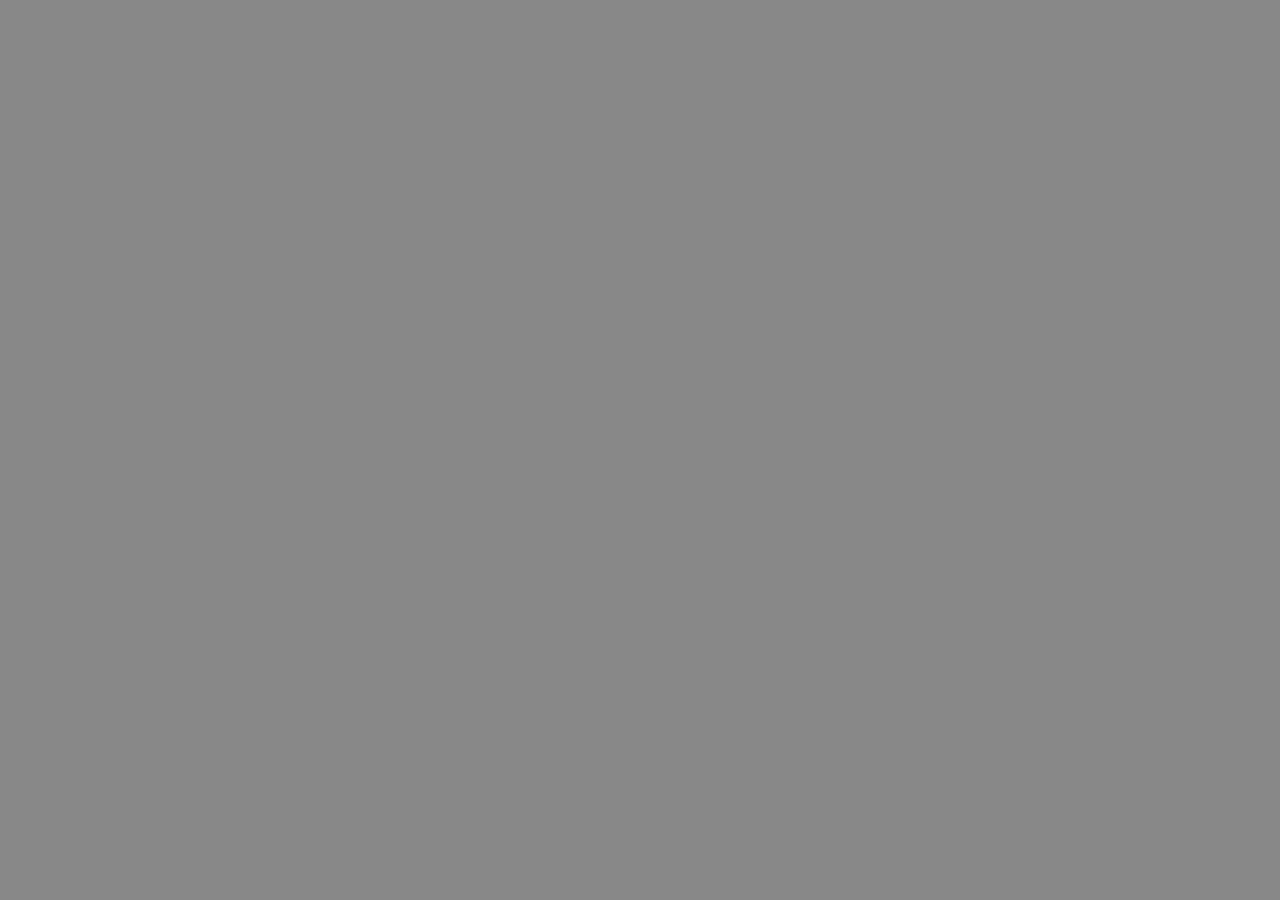
==== exemplos.html @ f43dd546 "Primeira versão do sistema de cartazes Placas Oferta, Clube e Cashback com todas as dinâmicas, impre" ====
<!doctype html><html><head><meta charset="utf-8"><title>Exemplos de placas · SuperVille</title>
<link rel="stylesheet" href="css/fonts.css"><link rel="stylesheet" href="css/placa.css">
<script src="vendor/JsBarcode.all.min.js"></script>
<style>body{margin:0;background:#888;display:flex;flex-wrap:wrap;gap:20px;padding:20px}.c{display:inline-block}</style>
</head><body>
<script type="module">
import {montar} from './js/placa.js';
const base={dataIni:'2026-10-02',dataFim:'2026-10-18'};
const ex=[
 {modelo:'oferta',mecanica:'02',codigo:'31608',barras:'',linhas:['CAFÉ COFFEE ++ GRÃOS','SUL DE MINAS 250G',''],conteudo:'250G',unidade:'UNIDADE',de:37.99,por:28.99},
 {modelo:'clube',mecanica:'02',codigo:'12345',barras:'7891000100103',linhas:['QUEIJO PARMESÃO','TIROLEZ',''],unidade:'100G',de:12.99,por:10.99},
 {modelo:'cashback',linhas:['KIT TAÇA RIEDEL 001','MAGNUM C/2UN',''],conteudo:'C/2UN',unidade:'UNIDADE',de:298.99,cashback:29.89},
 {modelo:'oferta',mecanica:'01',barras:'7896756800178',codigo:'5501',linhas:['ESPUMANTE NACIONAL','TERRA NOVA','DEMI SEC E MOSCATEL 750ML'],conteudo:'750ML',unidade:'CADA',de:39.99},
 {modelo:'oferta',mecanica:'03',barras:'7896065880106',codigo:'882',linhas:['ÁGUA','MINALBA','SEM GÁS 1,5L'],conteudo:'1,5L',unidade:'UNIDADE',de:5.99,qtd:3,pague:2},
 {modelo:'oferta',mecanica:'04',codigo:'2223',linhas:['QUIABO','BANDEJA','200G'],conteudo:'200G',unidade:'CADA',de:5.99,por:4.99,qtd:2},
 {modelo:'clube',mecanica:'05',codigo:'182',linhas:['MORANGO','BANDEJA','DUAS CAMADAS 250G'],conteudo:'250G',unidade:'UNIDADE',de:14.99,por:9.99,qtd:3},
 {modelo:'oferta',mecanica:'06',barras:'7898380411898',codigo:'7811',linhas:['PÃO BELIVE','SEM GLÚTEN','MULTIGRÃOS 400G'],conteudo:'400G',unidade:'UNIDADE',de:27.99,qtd:2,pct:50,proxVenc:true},
 {modelo:'oferta',mecanica:'07',barras:'8000815065265',codigo:'991',linhas:['ÁGUA MINERAL','ACQUA PANNA','505ML'],conteudo:'505ML',unidade:'UNIDADE',de:17.99,qtd:1,brindeDesc:'ÁGUA MIN PERRIER 200ML COM GÁS'},
 {modelo:'clube',mecanica:'10',barras:'7898215157403',codigo:'443',linhas:['LEITE','NINHO','INTEGRAL TP 1L'],conteudo:'1L',unidade:'UNIDADE',de:7.99,qtd:12,embalagem:'A CAIXA',enquantoDurar:true},
 {modelo:'oferta',mecanica:'02',codigo:'1',linhas:['UVA','THOMPSON',''],unidade:'100G',de:3.99,por:3.49},
 {modelo:'clube',mecanica:'01',codigo:'2',linhas:['SUCO BE BAH','UVA INTEGRAL 1,35L',''],conteudo:'1,35L',unidade:'UNIDADE',de:11.99},
];
await document.fonts.load('800 10px Montserrat');await document.fonts.load('300 10px Montserrat');await document.fonts.load('900 10px Montserrat');await document.fonts.load('700 10px Montserrat');
await document.fonts.ready;
for(const o of ex){const d=document.createElement('div');d.className='c';document.body.appendChild(d);montar(d,{...base,...o},{largura:"420px"});}
const imgs=[...document.images];await Promise.all(imgs.map(i=>i.complete?1:new Promise(r=>i.onload=i.onerror=r)));
document.body.dataset.pronto=1;
</script></body></html>
---- css/fonts.css ----
@font-face{font-family:'Montserrat';font-style:normal;font-display:block;font-weight:300;src:url('../fonts/montserrat-latin-300-normal.woff2') format('woff2');unicode-range:U+0000-00FF, U+0131, U+0152-0153, U+02BB-02BC, U+02C6, U+02DA, U+02DC, U+0304, U+0308, U+0329, U+2000-206F, U+20AC, U+2122, U+2191, U+2193, U+2212, U+2215, U+FEFF, U+FFFD;}
@font-face{font-family:'Montserrat';font-style:normal;font-display:block;font-weight:300;src:url('../fonts/montserrat-latin-ext-300-normal.woff2') format('woff2');unicode-range:U+0100-02BA, U+02BD-02C5, U+02C7-02CC, U+02CE-02D7, U+02DD-02FF, U+0304, U+0308, U+0329, U+1D00-1DBF, U+1E00-1E9F, U+1EF2-1EFF, U+2020, U+20A0-20AB, U+20AD-20C0, U+2113, U+2C60-2C7F, U+A720-A7FF;}
@font-face{font-family:'Montserrat';font-style:normal;font-display:block;font-weight:400;src:url('../fonts/montserrat-latin-400-normal.woff2') format('woff2');unicode-range:U+0000-00FF, U+0131, U+0152-0153, U+02BB-02BC, U+02C6, U+02DA, U+02DC, U+0304, U+0308, U+0329, U+2000-206F, U+20AC, U+2122, U+2191, U+2193, U+2212, U+2215, U+FEFF, U+FFFD;}
@font-face{font-family:'Montserrat';font-style:normal;font-display:block;font-weight:400;src:url('../fonts/montserrat-latin-ext-400-normal.woff2') format('woff2');unicode-range:U+0100-02BA, U+02BD-02C5, U+02C7-02CC, U+02CE-02D7, U+02DD-02FF, U+0304, U+0308, U+0329, U+1D00-1DBF, U+1E00-1E9F, U+1EF2-1EFF, U+2020, U+20A0-20AB, U+20AD-20C0, U+2113, U+2C60-2C7F, U+A720-A7FF;}
@font-face{font-family:'Montserrat';font-style:normal;font-display:block;font-weight:500;src:url('../fonts/montserrat-latin-500-normal.woff2') format('woff2');unicode-range:U+0000-00FF, U+0131, U+0152-0153, U+02BB-02BC, U+02C6, U+02DA, U+02DC, U+0304, U+0308, U+0329, U+2000-206F, U+20AC, U+2122, U+2191, U+2193, U+2212, U+2215, U+FEFF, U+FFFD;}
@font-face{font-family:'Montserrat';font-style:normal;font-display:block;font-weight:500;src:url('../fonts/montserrat-latin-ext-500-normal.woff2') format('woff2');unicode-range:U+0100-02BA, U+02BD-02C5, U+02C7-02CC, U+02CE-02D7, U+02DD-02FF, U+0304, U+0308, U+0329, U+1D00-1DBF, U+1E00-1E9F, U+1EF2-1EFF, U+2020, U+20A0-20AB, U+20AD-20C0, U+2113, U+2C60-2C7F, U+A720-A7FF;}
@font-face{font-family:'Montserrat';font-style:normal;font-display:block;font-weight:700;src:url('../fonts/montserrat-latin-700-normal.woff2') format('woff2');unicode-range:U+0000-00FF, U+0131, U+0152-0153, U+02BB-02BC, U+02C6, U+02DA, U+02DC, U+0304, U+0308, U+0329, U+2000-206F, U+20AC, U+2122, U+2191, U+2193, U+2212, U+2215, U+FEFF, U+FFFD;}
@font-face{font-family:'Montserrat';font-style:normal;font-display:block;font-weight:700;src:url('../fonts/montserrat-latin-ext-700-normal.woff2') format('woff2');unicode-range:U+0100-02BA, U+02BD-02C5, U+02C7-02CC, U+02CE-02D7, U+02DD-02FF, U+0304, U+0308, U+0329, U+1D00-1DBF, U+1E00-1E9F, U+1EF2-1EFF, U+2020, U+20A0-20AB, U+20AD-20C0, U+2113, U+2C60-2C7F, U+A720-A7FF;}
@font-face{font-family:'Montserrat';font-style:normal;font-display:block;font-weight:800;src:url('../fonts/montserrat-latin-800-normal.woff2') format('woff2');unicode-range:U+0000-00FF, U+0131, U+0152-0153, U+02BB-02BC, U+02C6, U+02DA, U+02DC, U+0304, U+0308, U+0329, U+2000-206F, U+20AC, U+2122, U+2191, U+2193, U+2212, U+2215, U+FEFF, U+FFFD;}
@font-face{font-family:'Montserrat';font-style:normal;font-display:block;font-weight:800;src:url('../fonts/montserrat-latin-ext-800-normal.woff2') format('woff2');unicode-range:U+0100-02BA, U+02BD-02C5, U+02C7-02CC, U+02CE-02D7, U+02DD-02FF, U+0304, U+0308, U+0329, U+1D00-1DBF, U+1E00-1E9F, U+1EF2-1EFF, U+2020, U+20A0-20AB, U+20AD-20C0, U+2113, U+2C60-2C7F, U+A720-A7FF;}
@font-face{font-family:'Montserrat';font-style:normal;font-display:block;font-weight:900;src:url('../fonts/montserrat-latin-900-normal.woff2') format('woff2');unicode-range:U+0000-00FF, U+0131, U+0152-0153, U+02BB-02BC, U+02C6, U+02DA, U+02DC, U+0304, U+0308, U+0329, U+2000-206F, U+20AC, U+2122, U+2191, U+2193, U+2212, U+2215, U+FEFF, U+FFFD;}
@font-face{font-family:'Montserrat';font-style:normal;font-display:block;font-weight:900;src:url('../fonts/montserrat-latin-ext-900-normal.woff2') format('woff2');unicode-range:U+0100-02BA, U+02BD-02C5, U+02C7-02CC, U+02CE-02D7, U+02DD-02FF, U+0304, U+0308, U+0329, U+1D00-1DBF, U+1E00-1E9F, U+1EF2-1EFF, U+2020, U+20A0-20AB, U+20AD-20C0, U+2113, U+2C60-2C7F, U+A720-A7FF;}
---- css/placa.css ----
/* ============ Placas SuperVille ============ */
/* 1em = 1% da largura da placa (definida por --w) */
.placa {
  --w: 210mm;
  position: relative;
  width: var(--w);
  height: calc(var(--w) * 1.41428);
  font-size: calc(var(--w) / 100);
  font-family: 'Montserrat', Arial, sans-serif;
  color: #000;
  background: var(--frame);
  overflow: hidden;
  box-sizing: border-box;
  -webkit-print-color-adjust: exact;
  print-color-adjust: exact;
  text-transform: none;
}
.placa *, .placa *::before, .placa *::after { box-sizing: border-box; }
.m-oferta   { --frame: #E7110D; --box: #FEE502; }
.m-clube    { --frame: #000000; --box: #FEE502; }
.m-cashback { --frame: #000000; --box: #3BB87E; }

.placa .hdr { position: absolute; top: 0; left: 0; width: 100%; height: 33.77em; display: block; }
.placa .corpo {
  position: absolute; top: 33.77em; left: 2.92em; right: 2.92em; bottom: 2.92em;
  display: flex; flex-direction: column;
}
.placa .cx-branca, .placa .cx-cor {
  position: relative; display: flex; flex-direction: column; overflow: hidden;
}
.placa .cx-branca { background: #fff; flex: 0 0 50em; padding: 2.2em 2.6em 1.4em; }
.placa .cx-cor    { background: var(--box); flex: 1 1 0; min-height: 0; padding: 2.4em 2.6em 2em; }

.l-avista .cx-branca { flex: 1 1 0; }
.l-pack .cx-branca   { flex-basis: 48em; }
.l-cb .cx-branca     { flex-basis: 46em; }

/* código de barras */
.placa .cod { position: absolute; top: 1.3em; left: 1.6em; width: 15em; line-height: 1; }
.placa .cod svg { display: block; width: 100%; height: 3.4em; }
.placa .codtxt { font-size: 1.5em; font-weight: 500; margin-top: .15em; }

/* descrição */
.placa .desc {
  flex: 0 0 16em; overflow: hidden; margin-top: 2.6em;
  display: flex; flex-direction: column; justify-content: center;
  text-align: center; font-weight: 700; line-height: 1.08; padding: 0 .3em;
}
.l-avista .desc { flex-basis: 30em; margin-top: 4em; }
.l-cb .desc { flex-basis: 14em; }
.placa .desc .fit, .placa .brinde .fit { overflow: hidden; }
.placa .desc .ln { white-space: nowrap; }

/* linha de preço */
.placa .linha {
  flex: 1 1 0; min-height: 0; overflow: hidden;
  display: flex; align-items: center; justify-content: center; font-size: 1em;
}
.placa .linha > * { flex-shrink: 0; }
.placa .rot { display: flex; flex-direction: column; justify-content: center; margin-right: 3.5em; }
.placa .rot .bd { font-weight: 700; font-size: 5.6em; line-height: 1; }
.placa .rot .lt { font-weight: 300; font-size: 3.4em; line-height: 1.08; }
.placa .rot .bd + .lt { margin-top: .05em; }

.placa .preco { display: flex; align-items: flex-end; line-height: 1; }
.placa .preco .rs  { font-weight: 700; font-size: 3.3em; margin: 0 .5em .5em 0; }
.placa .preco .int { font-weight: 800; font-size: 19em; letter-spacing: -.035em; line-height: .76; }
.placa .preco .dir { display: flex; flex-direction: column; align-self: stretch; justify-content: space-between; margin-left: .25em; }
.placa .preco .cent { font-weight: 800; font-size: 9em; line-height: .78; letter-spacing: -.02em; }
.placa .preco .un  { font-weight: 300; font-size: 3.4em; text-align: right; line-height: 1; padding-top: .3em; }
.placa .preco .un.b { font-weight: 700; }

.placa .preco.big .int  { font-size: 26em; }
.placa .preco.big .cent { font-size: 12em; }
.placa .preco.med .int  { font-size: 14em; }
.placa .preco.med .cent { font-size: 6.8em; }
.placa .preco.med .un   { font-size: 2.9em; }
.l-avista .linha.grande .preco .int  { font-size: 30em; }
.l-avista .linha.grande .preco .cent { font-size: 13.5em; }
.l-avista .linha.grande .preco .rs   { font-size: 4.4em; }
.l-avista .linha.grande .preco .un   { font-size: 4.4em; }

/* selo preto (compre e pague, na compra de...) */
.placa .selo {
  background: #000; color: #fff; border-radius: 1.6em; padding: 1.4em 2.2em;
  text-align: center; line-height: 1.02; font-weight: 800; margin-left: 3em;
}
.placa .selo .sm { font-size: 3.3em; }
.placa .selo .xs { font-size: 2.3em; font-weight: 700; }
.placa .selo b   { font-size: 6.8em; font-weight: 900; }

/* títulos da caixa colorida */
.placa .titulo {
  flex: 0 0 auto; text-align: center; font-weight: 900; line-height: 1.02;
  white-space: nowrap; overflow: hidden; letter-spacing: -.01em;
}
.placa .chamada { flex: 0 0 auto; text-align: center; font-weight: 700; white-space: nowrap; overflow: hidden; margin-top: .3em; }
.placa .clubetag { text-align: center; font-weight: 800; font-size: 3.4em; margin-top: .4em; white-space: nowrap; }

/* leve grátis */
.placa .leve { text-align: center; font-weight: 900; margin-top: 1.5em; line-height: 1; }
.placa .leve .mais { font-size: 5em; }
.placa .leve .lv   { font-size: 8em; margin-left: .25em; }
.placa .brinde {
  flex: 1 1 0; min-height: 0; overflow: hidden; display: flex; flex-direction: column; justify-content: center;
  text-align: center; font-weight: 800; line-height: 1.08;
}

/* rodapé (referência, economia, validade) */
.placa .rodape { flex: 0 0 auto; font-weight: 300; line-height: 1.22; text-align: left; }
.placa .rodape b { font-weight: 800; }
.placa .rodape.ref { margin-top: auto; }
.placa .rodape.centro { text-align: center; }
.placa .rodape.bold { font-weight: 700; }
.m-clube .cx-cor .rodape { max-width: 70%; }

.placa .mini { position: absolute; right: 2.6em; bottom: 2.2em; width: 22.9em; }

/* modos de impressão */
.placa.modo-semfundo { background: transparent; }
.placa.modo-semfundo .hdr, .placa.modo-semfundo .mini { visibility: hidden; }
.placa.modo-semfundo .cx-branca, .placa.modo-semfundo .cx-cor { background: transparent; }
.placa.modo-branco .conteudo, .placa.modo-branco .selo { visibility: hidden; }
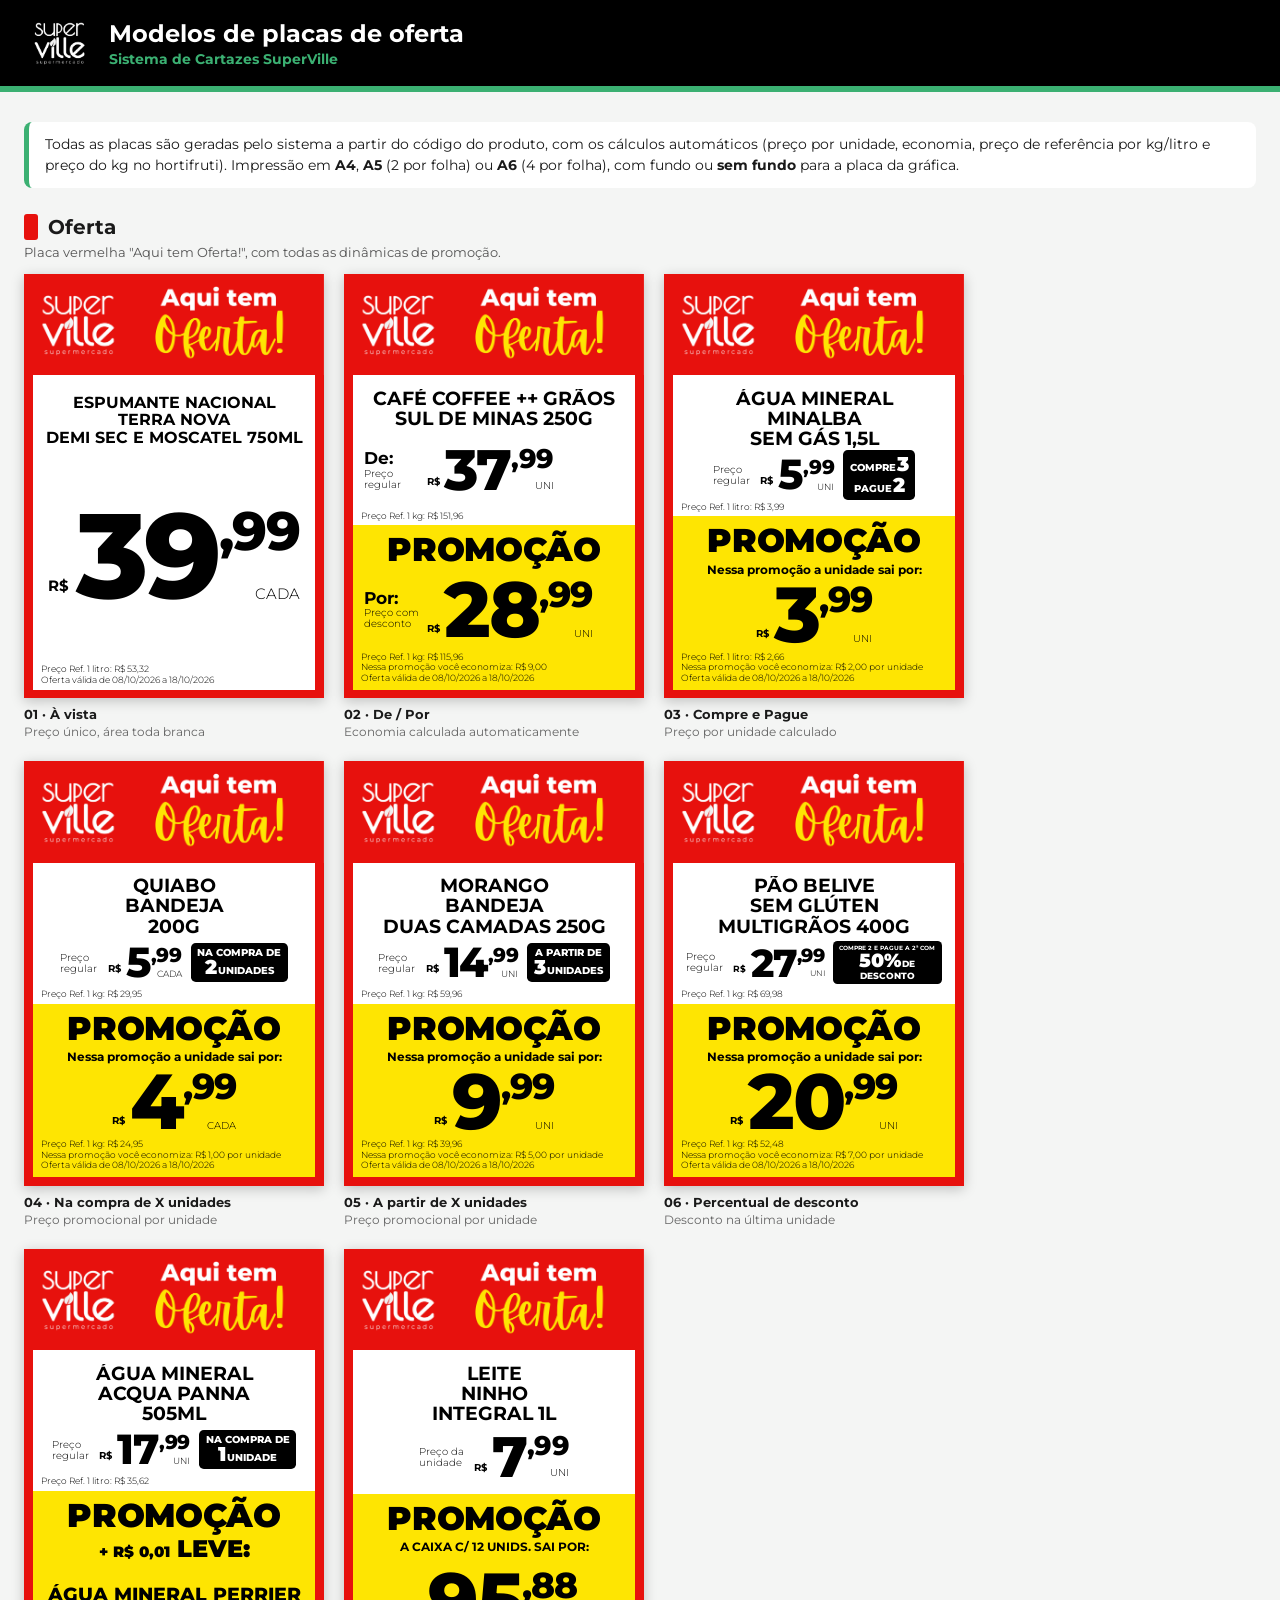
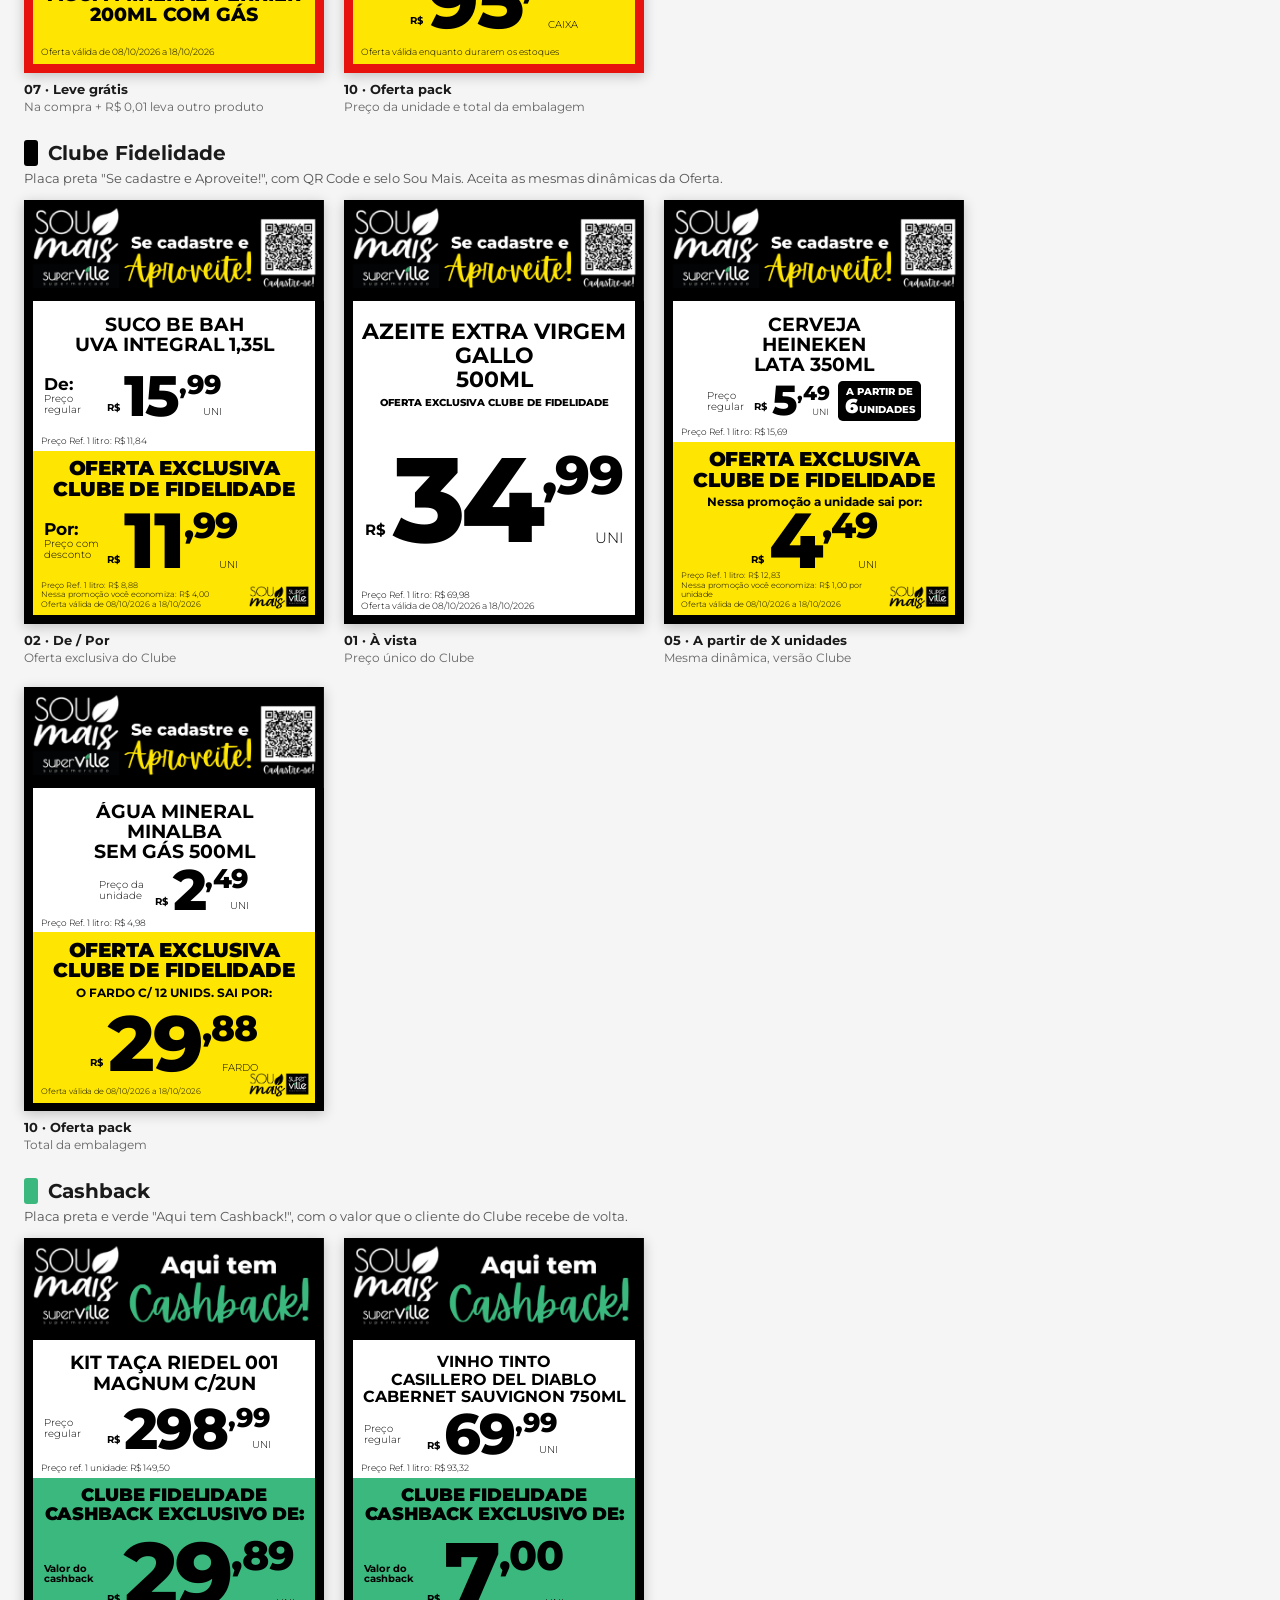
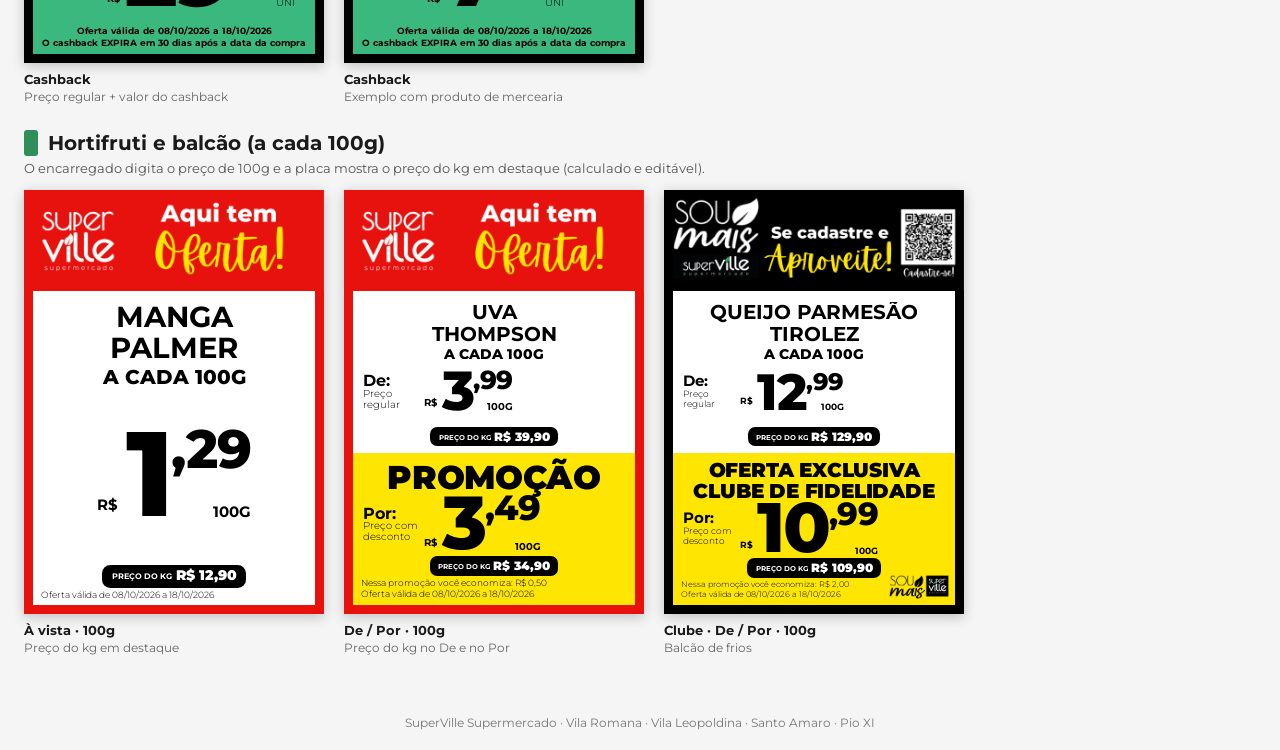
==== commit 3d58bbf0: "Página de apresentação com todos os modelos de placas Co-Authored-By: Claude Opus 5.5 <noreply@anthr" ====
--- a/exemplos.html
+++ b/exemplos.html
@@ -1,28 +1,108 @@
-<!doctype html><html><head><meta charset="utf-8"><title>Exemplos de placas · SuperVille</title>
+<!doctype html>
+<html lang="pt-BR"><head><meta charset="utf-8">
+<meta name="viewport" content="width=device-width, initial-scale=1">
+<title>Modelos de placas · SuperVille</title>
+<link rel="icon" href="assets/logo-sv.png">
 <link rel="stylesheet" href="css/fonts.css"><link rel="stylesheet" href="css/placa.css">
 <script src="vendor/JsBarcode.all.min.js"></script>
-<style>body{margin:0;background:#888;display:flex;flex-wrap:wrap;gap:20px;padding:20px}.c{display:inline-block}</style>
+<style>
+  * { box-sizing: border-box; }
+  body { margin: 0; font-family: 'Montserrat', Arial, sans-serif; background: #F4F5F4; color: #1A1A1A; }
+  header { background: #000; color: #fff; display: flex; align-items: center; gap: 18px; padding: 14px 28px; border-bottom: 6px solid #3BB072; }
+  header img { height: 58px; }
+  header h1 { margin: 0; font-size: 24px; } header p { margin: 2px 0 0; color: #3BB072; font-weight: 700; font-size: 14px; }
+  main { max-width: 1320px; margin: 0 auto; padding: 10px 24px 40px; }
+  section { margin-top: 26px; break-inside: avoid-page; }
+  h2 { font-size: 20px; margin: 0 0 4px; display: flex; align-items: center; gap: 10px; }
+  h2 i { width: 14px; height: 26px; border-radius: 3px; display: inline-block; }
+  .sub { margin: 0 0 14px; color: #555; font-size: 13px; }
+  .grade { display: grid; grid-template-columns: repeat(auto-fill, 300px); gap: 22px 20px; }
+  figure { margin: 0; width: 300px; break-inside: avoid; }
+  figure .c { box-shadow: 0 3px 12px rgba(0,0,0,.22); }
+  figcaption { margin-top: 8px; font-size: 13px; font-weight: 700; }
+  figcaption small { display: block; font-weight: 400; color: #666; font-size: 12px; margin-top: 2px; }
+  .intro { background: #fff; border-left: 5px solid #3BB072; border-radius: 8px; padding: 12px 16px; margin-top: 20px; font-size: 14px; line-height: 1.5; }
+  footer { text-align: center; color: #777; font-size: 12px; padding: 20px; }
+  @media print {
+    @page { size: A4 landscape; margin: 10mm; }
+    body { background: #fff; }
+    main { padding: 0 6mm; }
+    header { padding: 8px 18px; } header img { height: 44px; } header h1 { font-size: 20px; }
+    .intro { margin-top: 10px; padding: 8px 12px; font-size: 12px; }
+    section { break-inside: auto; margin-top: 14px; }
+    section + section { break-inside: avoid; }
+    h2, .sub { break-after: avoid; }
+    h2 { font-size: 16px; } .sub { margin-bottom: 8px; font-size: 11px; }
+    .grade { grid-template-columns: repeat(5, 186px); gap: 12px 18px; }
+    figure { width: 186px; } figcaption { font-size: 10px; margin-top: 4px; } figcaption small { font-size: 9px; }
+    footer { display: none; }
+    * { -webkit-print-color-adjust: exact; print-color-adjust: exact; }
+  }
+</style>
 </head><body>
+<header>
+  <img src="assets/logo-sv.png" alt="SuperVille">
+  <div><h1>Modelos de placas de oferta</h1><p>Sistema de Cartazes SuperVille</p></div>
+</header>
+<main>
+  <div class="intro">
+    Todas as placas são geradas pelo sistema a partir do código do produto, com os cálculos automáticos
+    (preço por unidade, economia, preço de referência por kg/litro e preço do kg no hortifruti).
+    Impressão em <b>A4</b>, <b>A5</b> (2 por folha) ou <b>A6</b> (4 por folha), com fundo ou <b>sem fundo</b> para a placa da gráfica.
+  </div>
+  <div id="conteudo"></div>
+</main>
+<footer>SuperVille Supermercado · Vila Romana · Vila Leopoldina · Santo Amaro · Pio XI</footer>
+
 <script type="module">
-import {montar} from './js/placa.js';
-const base={dataIni:'2026-10-02',dataFim:'2026-10-18'};
-const ex=[
- {modelo:'oferta',mecanica:'02',codigo:'31608',barras:'',linhas:['CAFÉ COFFEE ++ GRÃOS','SUL DE MINAS 250G',''],conteudo:'250G',unidade:'UNIDADE',de:37.99,por:28.99},
- {modelo:'clube',mecanica:'02',codigo:'12345',barras:'7891000100103',linhas:['QUEIJO PARMESÃO','TIROLEZ',''],unidade:'100G',de:12.99,por:10.99},
- {modelo:'cashback',linhas:['KIT TAÇA RIEDEL 001','MAGNUM C/2UN',''],conteudo:'C/2UN',unidade:'UNIDADE',de:298.99,cashback:29.89},
- {modelo:'oferta',mecanica:'01',barras:'7896756800178',codigo:'5501',linhas:['ESPUMANTE NACIONAL','TERRA NOVA','DEMI SEC E MOSCATEL 750ML'],conteudo:'750ML',unidade:'CADA',de:39.99},
- {modelo:'oferta',mecanica:'03',barras:'7896065880106',codigo:'882',linhas:['ÁGUA','MINALBA','SEM GÁS 1,5L'],conteudo:'1,5L',unidade:'UNIDADE',de:5.99,qtd:3,pague:2},
- {modelo:'oferta',mecanica:'04',codigo:'2223',linhas:['QUIABO','BANDEJA','200G'],conteudo:'200G',unidade:'CADA',de:5.99,por:4.99,qtd:2},
- {modelo:'clube',mecanica:'05',codigo:'182',linhas:['MORANGO','BANDEJA','DUAS CAMADAS 250G'],conteudo:'250G',unidade:'UNIDADE',de:14.99,por:9.99,qtd:3},
- {modelo:'oferta',mecanica:'06',barras:'7898380411898',codigo:'7811',linhas:['PÃO BELIVE','SEM GLÚTEN','MULTIGRÃOS 400G'],conteudo:'400G',unidade:'UNIDADE',de:27.99,qtd:2,pct:50,proxVenc:true},
- {modelo:'oferta',mecanica:'07',barras:'8000815065265',codigo:'991',linhas:['ÁGUA MINERAL','ACQUA PANNA','505ML'],conteudo:'505ML',unidade:'UNIDADE',de:17.99,qtd:1,brindeDesc:'ÁGUA MIN PERRIER 200ML COM GÁS'},
- {modelo:'clube',mecanica:'10',barras:'7898215157403',codigo:'443',linhas:['LEITE','NINHO','INTEGRAL TP 1L'],conteudo:'1L',unidade:'UNIDADE',de:7.99,qtd:12,embalagem:'A CAIXA',enquantoDurar:true},
- {modelo:'oferta',mecanica:'02',codigo:'1',linhas:['UVA','THOMPSON',''],unidade:'100G',de:3.99,por:3.49},
- {modelo:'clube',mecanica:'01',codigo:'2',linhas:['SUCO BE BAH','UVA INTEGRAL 1,35L',''],conteudo:'1,35L',unidade:'UNIDADE',de:11.99},
+import { montar } from './js/placa.js';
+const PDF = new URLSearchParams(location.search).has('pdf');
+const V = { dataIni: '2026-10-08', dataFim: '2026-10-18' };
+const GRUPOS = [
+  { t: 'Oferta', cor: '#E7110D', sub: 'Placa vermelha "Aqui tem Oferta!", com todas as dinâmicas de promoção.', itens: [
+    ['01 · À vista', 'Preço único, área toda branca', { modelo: 'oferta', mecanica: '01', linhas: ['ESPUMANTE NACIONAL', 'TERRA NOVA', 'DEMI SEC E MOSCATEL 750ML'], conteudo: '750ML', unidade: 'CADA', de: 39.99, ...V }],
+    ['02 · De / Por', 'Economia calculada automaticamente', { modelo: 'oferta', mecanica: '02', linhas: ['CAFÉ COFFEE ++ GRÃOS', 'SUL DE MINAS 250G', ''], conteudo: '250G', unidade: 'UNIDADE', de: 37.99, por: 28.99, ...V }],
+    ['03 · Compre e Pague', 'Preço por unidade calculado', { modelo: 'oferta', mecanica: '03', linhas: ['ÁGUA MINERAL', 'MINALBA', 'SEM GÁS 1,5L'], conteudo: '1,5L', unidade: 'UNIDADE', de: 5.99, qtd: 3, pague: 2, ...V }],
+    ['04 · Na compra de X unidades', 'Preço promocional por unidade', { modelo: 'oferta', mecanica: '04', linhas: ['QUIABO', 'BANDEJA', '200G'], conteudo: '200G', unidade: 'CADA', de: 5.99, por: 4.99, qtd: 2, ...V }],
+    ['05 · A partir de X unidades', 'Preço promocional por unidade', { modelo: 'oferta', mecanica: '05', linhas: ['MORANGO', 'BANDEJA', 'DUAS CAMADAS 250G'], conteudo: '250G', unidade: 'UNIDADE', de: 14.99, por: 9.99, qtd: 3, ...V }],
+    ['06 · Percentual de desconto', 'Desconto na última unidade', { modelo: 'oferta', mecanica: '06', linhas: ['PÃO BELIVE', 'SEM GLÚTEN', 'MULTIGRÃOS 400G'], conteudo: '400G', unidade: 'UNIDADE', de: 27.99, qtd: 2, pct: 50, ...V }],
+    ['07 · Leve grátis', 'Na compra + R$ 0,01 leva outro produto', { modelo: 'oferta', mecanica: '07', linhas: ['ÁGUA MINERAL', 'ACQUA PANNA', '505ML'], conteudo: '505ML', unidade: 'UNIDADE', de: 17.99, qtd: 1, brindeDesc: 'ÁGUA MINERAL PERRIER 200ML COM GÁS', ...V }],
+    ['10 · Oferta pack', 'Preço da unidade e total da embalagem', { modelo: 'oferta', mecanica: '10', linhas: ['LEITE', 'NINHO', 'INTEGRAL 1L'], conteudo: '1L', unidade: 'UNIDADE', de: 7.99, qtd: 12, embalagem: 'A CAIXA', enquantoDurar: true }],
+  ]},
+  { t: 'Clube Fidelidade', cor: '#000', sub: 'Placa preta "Se cadastre e Aproveite!", com QR Code e selo Sou Mais. Aceita as mesmas dinâmicas da Oferta.', itens: [
+    ['02 · De / Por', 'Oferta exclusiva do Clube', { modelo: 'clube', mecanica: '02', linhas: ['SUCO BE BAH', 'UVA INTEGRAL 1,35L', ''], conteudo: '1,35L', unidade: 'UNIDADE', de: 15.99, por: 11.99, ...V }],
+    ['01 · À vista', 'Preço único do Clube', { modelo: 'clube', mecanica: '01', linhas: ['AZEITE EXTRA VIRGEM', 'GALLO', '500ML'], conteudo: '500ML', unidade: 'UNIDADE', de: 34.99, ...V }],
+    ['05 · A partir de X unidades', 'Mesma dinâmica, versão Clube', { modelo: 'clube', mecanica: '05', linhas: ['CERVEJA', 'HEINEKEN', 'LATA 350ML'], conteudo: '350ML', unidade: 'UNIDADE', de: 5.49, por: 4.49, qtd: 6, ...V }],
+    ['10 · Oferta pack', 'Total da embalagem', { modelo: 'clube', mecanica: '10', linhas: ['ÁGUA MINERAL', 'MINALBA', 'SEM GÁS 500ML'], conteudo: '500ML', unidade: 'UNIDADE', de: 2.49, qtd: 12, embalagem: 'O FARDO', ...V }],
+  ]},
+  { t: 'Cashback', cor: '#3BB87E', sub: 'Placa preta e verde "Aqui tem Cashback!", com o valor que o cliente do Clube recebe de volta.', itens: [
+    ['Cashback', 'Preço regular + valor do cashback', { modelo: 'cashback', linhas: ['KIT TAÇA RIEDEL 001', 'MAGNUM C/2UN', ''], conteudo: 'C/2UN', unidade: 'UNIDADE', de: 298.99, cashback: 29.89, ...V }],
+    ['Cashback', 'Exemplo com produto de mercearia', { modelo: 'cashback', linhas: ['VINHO TINTO', 'CASILLERO DEL DIABLO', 'CABERNET SAUVIGNON 750ML'], conteudo: '750ML', unidade: 'UNIDADE', de: 69.99, cashback: 7.00, ...V }],
+  ]},
+  { t: 'Hortifruti e balcão (a cada 100g)', cor: '#2E8F5B', sub: 'O encarregado digita o preço de 100g e a placa mostra o preço do kg em destaque (calculado e editável).', itens: [
+    ['À vista · 100g', 'Preço do kg em destaque', { modelo: 'oferta', mecanica: '01', linhas: ['MANGA', 'PALMER', ''], unidade: '100G', de: 1.29, ...V }],
+    ['De / Por · 100g', 'Preço do kg no De e no Por', { modelo: 'oferta', mecanica: '02', linhas: ['UVA', 'THOMPSON', ''], unidade: '100G', de: 3.99, por: 3.49, ...V }],
+    ['Clube · De / Por · 100g', 'Balcão de frios', { modelo: 'clube', mecanica: '02', linhas: ['QUEIJO PARMESÃO', 'TIROLEZ', ''], unidade: '100G', de: 12.99, por: 10.99, ...V }],
+  ]},
 ];
-await document.fonts.load('800 10px Montserrat');await document.fonts.load('300 10px Montserrat');await document.fonts.load('900 10px Montserrat');await document.fonts.load('700 10px Montserrat');
+
+await Promise.all(['300', '500', '700', '800', '900'].map(w => document.fonts.load(`${w} 20px Montserrat`)));
 await document.fonts.ready;
-for(const o of ex){const d=document.createElement('div');d.className='c';document.body.appendChild(d);montar(d,{...base,...o},{largura:"420px"});}
-const imgs=[...document.images];await Promise.all(imgs.map(i=>i.complete?1:new Promise(r=>i.onload=i.onerror=r)));
-document.body.dataset.pronto=1;
-</script></body></html>
+const raiz = document.getElementById('conteudo');
+GRUPOS.forEach((g, gi) => {
+  const s = document.createElement('section');
+  if (gi === 0) s.className = 'primeira';
+  s.innerHTML = `<h2><i style="background:${g.cor}"></i>${g.t}</h2><p class="sub">${g.sub}</p><div class="grade"></div>`;
+  raiz.appendChild(s);
+  const grade = s.querySelector('.grade');
+  for (const [titulo, desc, o] of g.itens) {
+    const f = document.createElement('figure');
+    f.innerHTML = `<div class="c"></div><figcaption>${titulo}<small>${desc}</small></figcaption>`;
+    grade.appendChild(f);
+    montar(f.querySelector('.c'), o, { largura: PDF ? '186px' : '300px' });
+  }
+});
+await Promise.all([...document.images].map(i => i.complete ? 1 : new Promise(r => i.onload = i.onerror = r)));
+document.body.dataset.pronto = 1;
+</script>
+</body></html>
--- a/css/placa.css
+++ b/css/placa.css
@@ -33,6 +33,7 @@
 
 .l-avista .cx-branca { flex: 1 1 0; }
 .l-pack .cx-branca   { flex-basis: 48em; }
+.l-selo .cx-branca, .l-leve .cx-branca { flex-basis: 47em; }
 .l-cb .cx-branca     { flex-basis: 46em; }
 
 /* código de barras */
@@ -42,18 +43,19 @@
 
 /* descrição */
 .placa .desc {
-  flex: 0 0 16em; overflow: hidden; margin-top: 2.6em;
+  flex: 0 0 auto; max-height: 20em; overflow: hidden; margin-top: 2.4em;
   display: flex; flex-direction: column; justify-content: center;
   text-align: center; font-weight: 700; line-height: 1.08; padding: 0 .3em;
 }
-.l-avista .desc { flex-basis: 30em; margin-top: 4em; }
-.l-cb .desc { flex-basis: 14em; }
+.l-avista .desc { max-height: 24em; min-height: 16em; margin-top: 4em; }
+.l-cb .desc { max-height: 17em; }
 .placa .desc .fit, .placa .brinde .fit { overflow: hidden; }
 .placa .desc .ln { white-space: nowrap; }
+.placa .desc .ln.cada { font-size: .7em; font-weight: 800; margin-top: .15em; }
 
 /* linha de preço */
 .placa .linha {
-  flex: 1 1 0; min-height: 0; overflow: hidden;
+  flex: 1 1 0; min-height: 0; overflow: visible;
   display: flex; align-items: center; justify-content: center; font-size: 1em;
 }
 .placa .linha > * { flex-shrink: 0; }
@@ -61,6 +63,19 @@
 .placa .rot .bd { font-weight: 700; font-size: 5.6em; line-height: 1; }
 .placa .rot .lt { font-weight: 300; font-size: 3.4em; line-height: 1.08; }
 .placa .rot .bd + .lt { margin-top: .05em; }
+.placa .rot.cb { margin-right: 2em; }
+.placa .rot .sb { font-weight: 700; font-size: 3.2em; line-height: 1.1; }
+.l-cb .cx-cor .preco.big .int { font-size: 30em; }
+.l-cb .cx-cor .preco.big .cent { font-size: 13.5em; }
+
+/* destaque do preço do kg (hortifruti a cada 100g) */
+.placa .kg {
+  flex: 0 0 auto; align-self: center; white-space: nowrap; overflow: visible; max-width: 100%;
+  background: #000; color: #fff; border-radius: .6em; padding: .25em .7em; margin: .3em 0 .2em; line-height: 1.15;
+}
+.placa .kg span { font-weight: 700; font-size: .55em; vertical-align: .15em; }
+.placa .kg b { font-weight: 900; }
+.modo-semfundo .kg { background: transparent; color: #000; border: .08em solid #000; }
 
 .placa .preco { display: flex; align-items: flex-end; line-height: 1; }
 .placa .preco .rs  { font-weight: 700; font-size: 3.3em; margin: 0 .5em .5em 0; }
@@ -75,10 +90,10 @@
 .placa .preco.med .int  { font-size: 14em; }
 .placa .preco.med .cent { font-size: 6.8em; }
 .placa .preco.med .un   { font-size: 2.9em; }
-.l-avista .linha.grande .preco .int  { font-size: 30em; }
-.l-avista .linha.grande .preco .cent { font-size: 13.5em; }
-.l-avista .linha.grande .preco .rs   { font-size: 4.4em; }
-.l-avista .linha.grande .preco .un   { font-size: 4.4em; }
+.l-avista .linha.grande .preco .int  { font-size: 40em; }
+.l-avista .linha.grande .preco .cent { font-size: 18em; }
+.l-avista .linha.grande .preco .rs   { font-size: 5em; }
+.l-avista .linha.grande .preco .un   { font-size: 5em; }
 
 /* selo preto (compre e pague, na compra de...) */
 .placa .selo {
@@ -91,10 +106,10 @@
 
 /* títulos da caixa colorida */
 .placa .titulo {
-  flex: 0 0 auto; text-align: center; font-weight: 900; line-height: 1.02;
-  white-space: nowrap; overflow: hidden; letter-spacing: -.01em;
+  flex: 0 0 auto; text-align: center; font-weight: 900; line-height: 1.05;
+  white-space: nowrap; overflow: visible; letter-spacing: -.01em;
 }
-.placa .chamada { flex: 0 0 auto; text-align: center; font-weight: 700; white-space: nowrap; overflow: hidden; margin-top: .3em; }
+.placa .chamada { flex: 0 0 auto; text-align: center; font-weight: 700; white-space: nowrap; overflow: visible; margin-top: .3em; }
 .placa .clubetag { text-align: center; font-weight: 800; font-size: 3.4em; margin-top: .4em; white-space: nowrap; }
 
 /* leve grátis */
@@ -112,12 +127,22 @@
 .placa .rodape.ref { margin-top: auto; }
 .placa .rodape.centro { text-align: center; }
 .placa .rodape.bold { font-weight: 700; }
-.m-clube .cx-cor .rodape { max-width: 70%; }
+.m-clube .cx-cor .rodape { max-width: 74%; }
 
-.placa .mini { position: absolute; right: 2.6em; bottom: 2.2em; width: 22.9em; }
+.placa .mini { position: absolute; right: 2.2em; bottom: 2em; width: 20em; }
 
 /* modos de impressão */
 .placa.modo-semfundo { background: transparent; }
 .placa.modo-semfundo .hdr, .placa.modo-semfundo .mini { visibility: hidden; }
 .placa.modo-semfundo .cx-branca, .placa.modo-semfundo .cx-cor { background: transparent; }
 .placa.modo-branco .conteudo, .placa.modo-branco .selo { visibility: hidden; }
+
+/* De/Por e cashback: rótulos e "R$" alinhados na mesma coluna (igual às artes do Canva) */
+.l-depor .linha, .l-cb .linha { justify-content: flex-start; padding-left: 1em; }
+.l-depor .rot, .l-cb .rot { width: 21em; margin-right: 0; }
+.l-depor .preco .rs, .l-cb .preco .rs { margin-left: 0; }
+/* hortifruti (100g): descrição maior */
+.u100 .desc { max-height: 19em; margin-top: 1.6em; }
+.u100.l-depor .cx-branca { flex-basis: 54em; }
+.u100.l-avista .desc { max-height: 28em; }
+.placa.l-cb .rot.cb { margin-right: 0; }
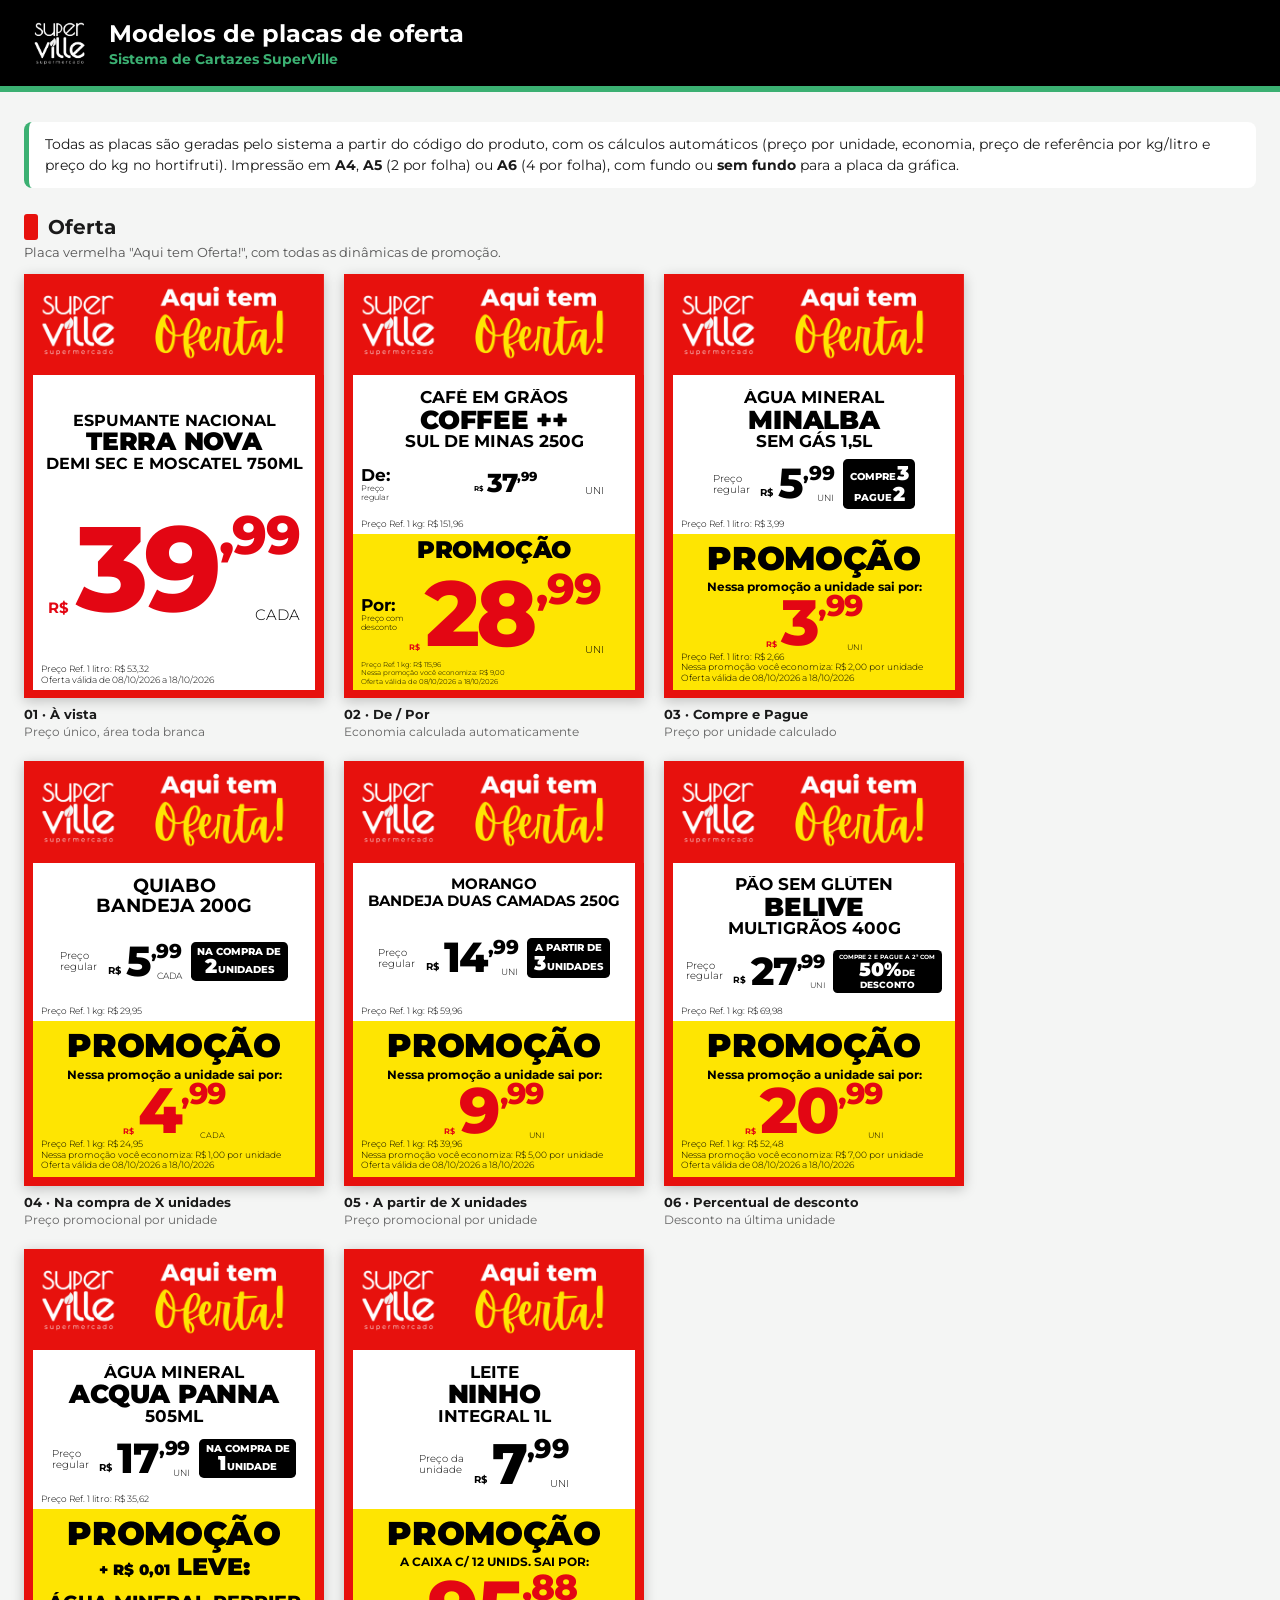
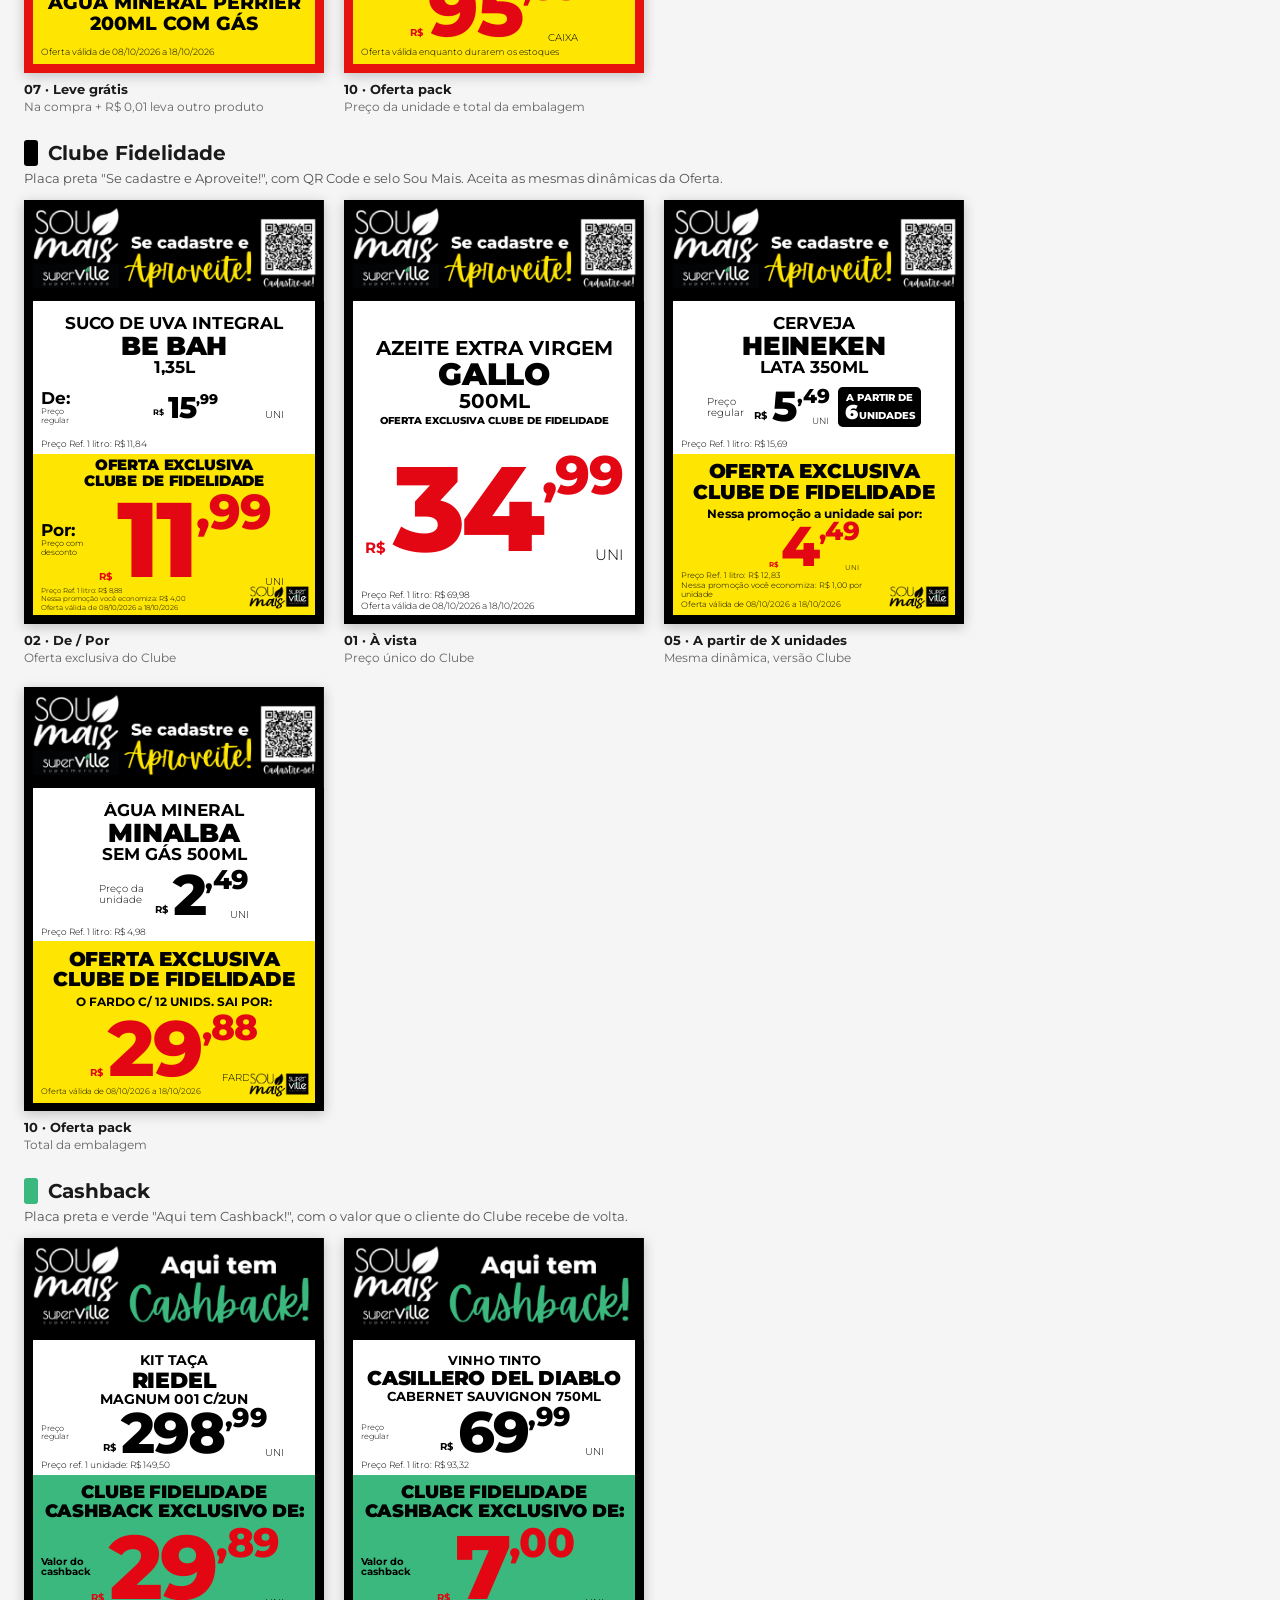
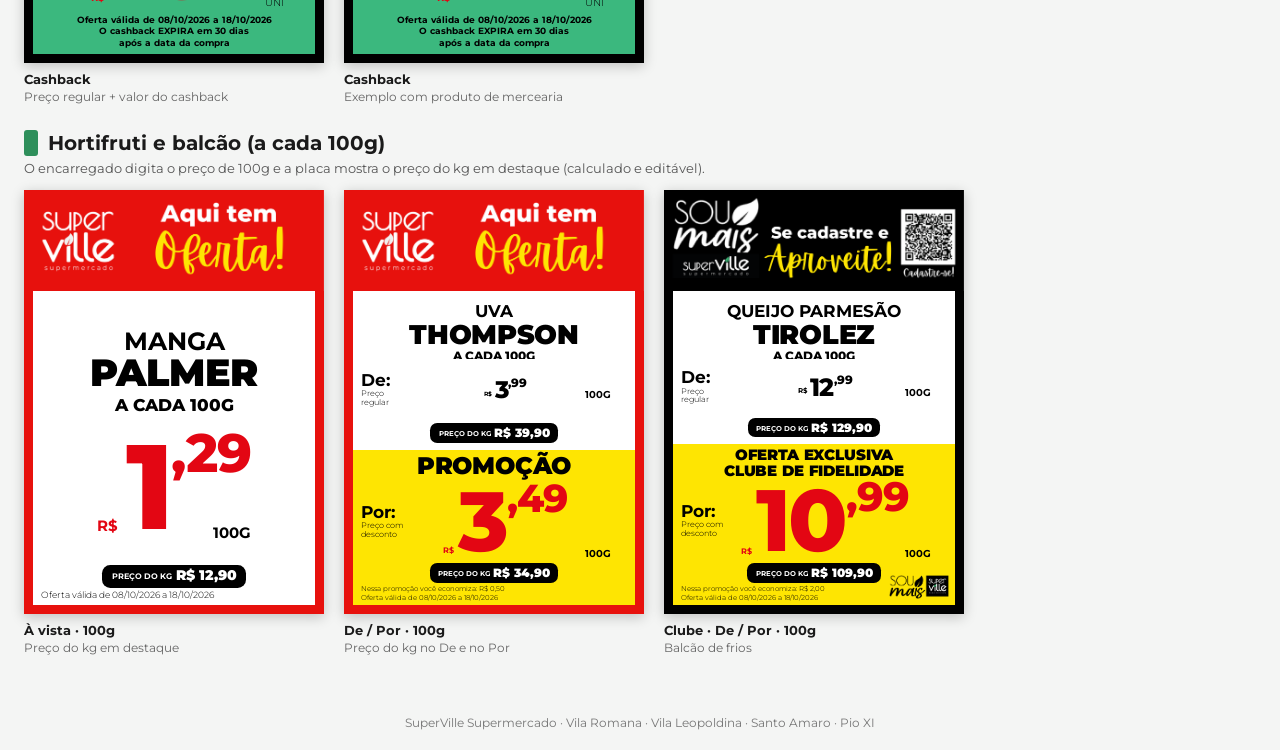
==== commit 892c2b39: "Descrição em 3 linhas: produto / marca / especificação, com a marca em destaque - js/tipos.js (gerad" ====
--- a/exemplos.html
+++ b/exemplos.html
@@ -61,22 +61,22 @@
 const GRUPOS = [
   { t: 'Oferta', cor: '#E7110D', sub: 'Placa vermelha "Aqui tem Oferta!", com todas as dinâmicas de promoção.', itens: [
     ['01 · À vista', 'Preço único, área toda branca', { modelo: 'oferta', mecanica: '01', linhas: ['ESPUMANTE NACIONAL', 'TERRA NOVA', 'DEMI SEC E MOSCATEL 750ML'], conteudo: '750ML', unidade: 'CADA', de: 39.99, ...V }],
-    ['02 · De / Por', 'Economia calculada automaticamente', { modelo: 'oferta', mecanica: '02', linhas: ['CAFÉ COFFEE ++ GRÃOS', 'SUL DE MINAS 250G', ''], conteudo: '250G', unidade: 'UNIDADE', de: 37.99, por: 28.99, ...V }],
+    ['02 · De / Por', 'Economia calculada automaticamente', { modelo: 'oferta', mecanica: '02', linhas: ['CAFÉ EM GRÃOS', 'COFFEE ++', 'SUL DE MINAS 250G'], conteudo: '250G', unidade: 'UNIDADE', de: 37.99, por: 28.99, ...V }],
     ['03 · Compre e Pague', 'Preço por unidade calculado', { modelo: 'oferta', mecanica: '03', linhas: ['ÁGUA MINERAL', 'MINALBA', 'SEM GÁS 1,5L'], conteudo: '1,5L', unidade: 'UNIDADE', de: 5.99, qtd: 3, pague: 2, ...V }],
-    ['04 · Na compra de X unidades', 'Preço promocional por unidade', { modelo: 'oferta', mecanica: '04', linhas: ['QUIABO', 'BANDEJA', '200G'], conteudo: '200G', unidade: 'CADA', de: 5.99, por: 4.99, qtd: 2, ...V }],
-    ['05 · A partir de X unidades', 'Preço promocional por unidade', { modelo: 'oferta', mecanica: '05', linhas: ['MORANGO', 'BANDEJA', 'DUAS CAMADAS 250G'], conteudo: '250G', unidade: 'UNIDADE', de: 14.99, por: 9.99, qtd: 3, ...V }],
-    ['06 · Percentual de desconto', 'Desconto na última unidade', { modelo: 'oferta', mecanica: '06', linhas: ['PÃO BELIVE', 'SEM GLÚTEN', 'MULTIGRÃOS 400G'], conteudo: '400G', unidade: 'UNIDADE', de: 27.99, qtd: 2, pct: 50, ...V }],
+    ['04 · Na compra de X unidades', 'Preço promocional por unidade', { modelo: 'oferta', mecanica: '04', linhas: ['QUIABO', '', 'BANDEJA 200G'], conteudo: '200G', unidade: 'CADA', de: 5.99, por: 4.99, qtd: 2, ...V }],
+    ['05 · A partir de X unidades', 'Preço promocional por unidade', { modelo: 'oferta', mecanica: '05', linhas: ['MORANGO', '', 'BANDEJA DUAS CAMADAS 250G'], conteudo: '250G', unidade: 'UNIDADE', de: 14.99, por: 9.99, qtd: 3, ...V }],
+    ['06 · Percentual de desconto', 'Desconto na última unidade', { modelo: 'oferta', mecanica: '06', linhas: ['PÃO SEM GLÚTEN', 'BELIVE', 'MULTIGRÃOS 400G'], conteudo: '400G', unidade: 'UNIDADE', de: 27.99, qtd: 2, pct: 50, ...V }],
     ['07 · Leve grátis', 'Na compra + R$ 0,01 leva outro produto', { modelo: 'oferta', mecanica: '07', linhas: ['ÁGUA MINERAL', 'ACQUA PANNA', '505ML'], conteudo: '505ML', unidade: 'UNIDADE', de: 17.99, qtd: 1, brindeDesc: 'ÁGUA MINERAL PERRIER 200ML COM GÁS', ...V }],
     ['10 · Oferta pack', 'Preço da unidade e total da embalagem', { modelo: 'oferta', mecanica: '10', linhas: ['LEITE', 'NINHO', 'INTEGRAL 1L'], conteudo: '1L', unidade: 'UNIDADE', de: 7.99, qtd: 12, embalagem: 'A CAIXA', enquantoDurar: true }],
   ]},
   { t: 'Clube Fidelidade', cor: '#000', sub: 'Placa preta "Se cadastre e Aproveite!", com QR Code e selo Sou Mais. Aceita as mesmas dinâmicas da Oferta.', itens: [
-    ['02 · De / Por', 'Oferta exclusiva do Clube', { modelo: 'clube', mecanica: '02', linhas: ['SUCO BE BAH', 'UVA INTEGRAL 1,35L', ''], conteudo: '1,35L', unidade: 'UNIDADE', de: 15.99, por: 11.99, ...V }],
+    ['02 · De / Por', 'Oferta exclusiva do Clube', { modelo: 'clube', mecanica: '02', linhas: ['SUCO DE UVA INTEGRAL', 'BE BAH', '1,35L'], conteudo: '1,35L', unidade: 'UNIDADE', de: 15.99, por: 11.99, ...V }],
     ['01 · À vista', 'Preço único do Clube', { modelo: 'clube', mecanica: '01', linhas: ['AZEITE EXTRA VIRGEM', 'GALLO', '500ML'], conteudo: '500ML', unidade: 'UNIDADE', de: 34.99, ...V }],
     ['05 · A partir de X unidades', 'Mesma dinâmica, versão Clube', { modelo: 'clube', mecanica: '05', linhas: ['CERVEJA', 'HEINEKEN', 'LATA 350ML'], conteudo: '350ML', unidade: 'UNIDADE', de: 5.49, por: 4.49, qtd: 6, ...V }],
     ['10 · Oferta pack', 'Total da embalagem', { modelo: 'clube', mecanica: '10', linhas: ['ÁGUA MINERAL', 'MINALBA', 'SEM GÁS 500ML'], conteudo: '500ML', unidade: 'UNIDADE', de: 2.49, qtd: 12, embalagem: 'O FARDO', ...V }],
   ]},
   { t: 'Cashback', cor: '#3BB87E', sub: 'Placa preta e verde "Aqui tem Cashback!", com o valor que o cliente do Clube recebe de volta.', itens: [
-    ['Cashback', 'Preço regular + valor do cashback', { modelo: 'cashback', linhas: ['KIT TAÇA RIEDEL 001', 'MAGNUM C/2UN', ''], conteudo: 'C/2UN', unidade: 'UNIDADE', de: 298.99, cashback: 29.89, ...V }],
+    ['Cashback', 'Preço regular + valor do cashback', { modelo: 'cashback', linhas: ['KIT TAÇA', 'RIEDEL', 'MAGNUM 001 C/2UN'], conteudo: 'C/2UN', unidade: 'UNIDADE', de: 298.99, cashback: 29.89, ...V }],
     ['Cashback', 'Exemplo com produto de mercearia', { modelo: 'cashback', linhas: ['VINHO TINTO', 'CASILLERO DEL DIABLO', 'CABERNET SAUVIGNON 750ML'], conteudo: '750ML', unidade: 'UNIDADE', de: 69.99, cashback: 7.00, ...V }],
   ]},
   { t: 'Hortifruti e balcão (a cada 100g)', cor: '#2E8F5B', sub: 'O encarregado digita o preço de 100g e a placa mostra o preço do kg em destaque (calculado e editável).', itens: [
--- a/css/placa.css
+++ b/css/placa.css
@@ -28,13 +28,14 @@
 .placa .cx-branca, .placa .cx-cor {
   position: relative; display: flex; flex-direction: column; overflow: hidden;
 }
-.placa .cx-branca { background: #fff; flex: 0 0 50em; padding: 2.2em 2.6em 1.4em; }
+.placa .cx-branca { background: #fff; flex: 0 0 52.9em; padding: 2.2em 2.6em 1.4em; }
+/* tamanho FIXO das caixas, igual às artes do Canva (não muda com a dinâmica — a placa da gráfica é sempre igual) */
+.m-oferta .cx-branca   { flex-basis: 52.9em; }
+.m-clube .cx-branca    { flex-basis: 51em; }
+.m-cashback .cx-branca { flex-basis: 45.1em; }
 .placa .cx-cor    { background: var(--box); flex: 1 1 0; min-height: 0; padding: 2.4em 2.6em 2em; }
 
 .l-avista .cx-branca { flex: 1 1 0; }
-.l-pack .cx-branca   { flex-basis: 48em; }
-.l-selo .cx-branca, .l-leve .cx-branca { flex-basis: 47em; }
-.l-cb .cx-branca     { flex-basis: 46em; }
 
 /* código de barras */
 .placa .cod { position: absolute; top: 1.3em; left: 1.6em; width: 15em; line-height: 1; }
@@ -47,10 +48,11 @@
   display: flex; flex-direction: column; justify-content: center;
   text-align: center; font-weight: 700; line-height: 1.08; padding: 0 .3em;
 }
-.l-avista .desc { max-height: 24em; min-height: 16em; margin-top: 4em; }
+.l-avista .desc { max-height: 24em; min-height: 16em; margin-top: 10em; }
 .l-cb .desc { max-height: 17em; }
 .placa .desc .fit, .placa .brinde .fit { overflow: hidden; }
 .placa .desc .ln { white-space: nowrap; }
+.placa .desc .ln.marca { font-size: 1.55em; font-weight: 900; line-height: 1.02; letter-spacing: -.01em; }
 .placa .desc .ln.cada { font-size: .7em; font-weight: 800; margin-top: .15em; }
 
 /* linha de preço */
@@ -79,7 +81,7 @@
 
 .placa .preco { display: flex; align-items: flex-end; line-height: 1; }
 .placa .preco .rs  { font-weight: 700; font-size: 3.3em; margin: 0 .5em .5em 0; }
-.placa .preco .int { font-weight: 800; font-size: 19em; letter-spacing: -.035em; line-height: .76; }
+.placa .preco .int { font-weight: 800; font-size: 19em; letter-spacing: -.035em; line-height: .9; }
 .placa .preco .dir { display: flex; flex-direction: column; align-self: stretch; justify-content: space-between; margin-left: .25em; }
 .placa .preco .cent { font-weight: 800; font-size: 9em; line-height: .78; letter-spacing: -.02em; }
 .placa .preco .un  { font-weight: 300; font-size: 3.4em; text-align: right; line-height: 1; padding-top: .3em; }
@@ -138,11 +140,34 @@
 .placa.modo-branco .conteudo, .placa.modo-branco .selo { visibility: hidden; }
 
 /* De/Por e cashback: rótulos e "R$" alinhados na mesma coluna (igual às artes do Canva) */
-.l-depor .linha, .l-cb .linha { justify-content: flex-start; padding-left: 1em; }
-.l-depor .rot, .l-cb .rot { width: 21em; margin-right: 0; }
+.l-depor .linha, .l-cb .linha { justify-content: flex-start; padding-left: 0; }
+.l-depor .rot, .l-cb .rot { width: 15.5em; margin-right: 0; }
+.l-depor .rot .lt, .l-cb .rot .lt { font-size: 2.7em; }
+.l-depor .linha .preco, .l-cb .linha .preco { flex: 1 1 auto; justify-content: center; }
 .l-depor .preco .rs, .l-cb .preco .rs { margin-left: 0; }
 /* hortifruti (100g): descrição maior */
 .u100 .desc { max-height: 19em; margin-top: 1.6em; }
-.u100.l-depor .cx-branca { flex-basis: 54em; }
-.u100.l-avista .desc { max-height: 28em; }
+.u100.l-avista .desc { max-height: 28em; margin-top: 10em; }
 .placa.l-cb .rot.cb { margin-right: 0; }
+/* sem fundo: desce um pouco a descrição para não encostar no corte da caixa branca da placa pré-impressa */
+.placa.modo-semfundo:not(.l-avista) .desc { margin-top: 3.5em; }
+
+/* opção: preço em vermelho */
+/* R$ e valor do preço "Por" / preço principal em vermelho; a unidade continua preta */
+.placa.preco-vermelho .cx-cor .preco .rs, .placa.preco-vermelho .cx-cor .preco .int, .placa.preco-vermelho .cx-cor .preco .cent,
+.placa.preco-vermelho.l-avista .preco .rs, .placa.preco-vermelho.l-avista .preco .int, .placa.preco-vermelho.l-avista .preco .cent { color: #E30613; }
+
+/* De/Por: preço De menor, título menor e preço Por maior */
+.l-depor .cx-branca .preco .int  { font-size: 12.5em; }
+.l-depor .cx-branca .preco .cent { font-size: 6em; }
+.l-depor .cx-cor .preco.big .int  { font-size: 44em; }
+.l-depor .cx-cor .preco.big .cent { font-size: 20.5em; }
+.l-depor .cx-cor .preco.big .rs { font-size: 4em; }
+/* coluna da unidade (De/Por e cashback): mesma posição nas duas linhas */
+.placa .ucol { width: 14em; flex-shrink: 0; align-self: stretch; display: flex; align-items: flex-end; padding: 0 0 1.2em 0; margin-left: -6em; }
+.placa .ucol .un { font-weight: 300; font-size: 3.4em; line-height: 1; }
+.placa .ucol .un.b { font-weight: 700; }
+
+/* De/Por: menos respiro na caixa colorida para o preço Por crescer */
+.l-depor .cx-cor { padding-top: 1em; padding-bottom: 1.1em; }
+.l-depor .cx-cor .titulo { margin-bottom: .2em; }
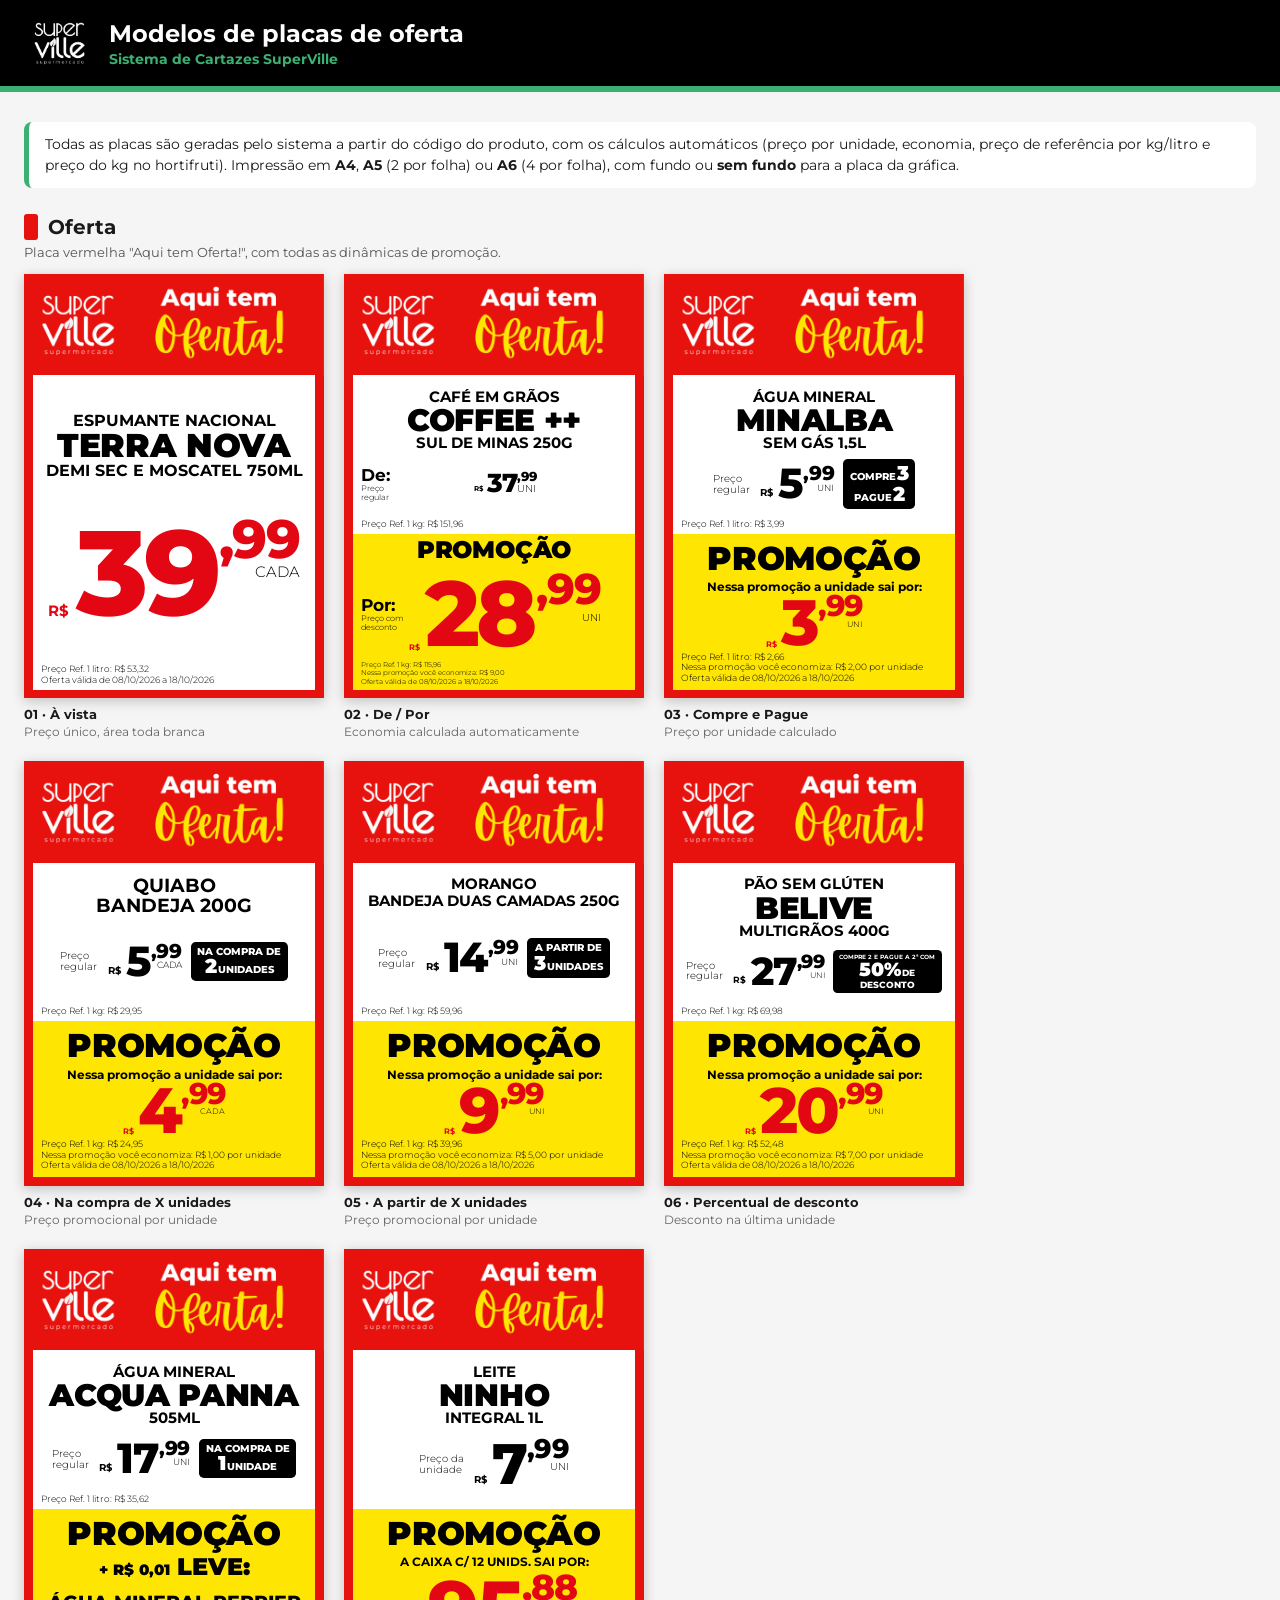
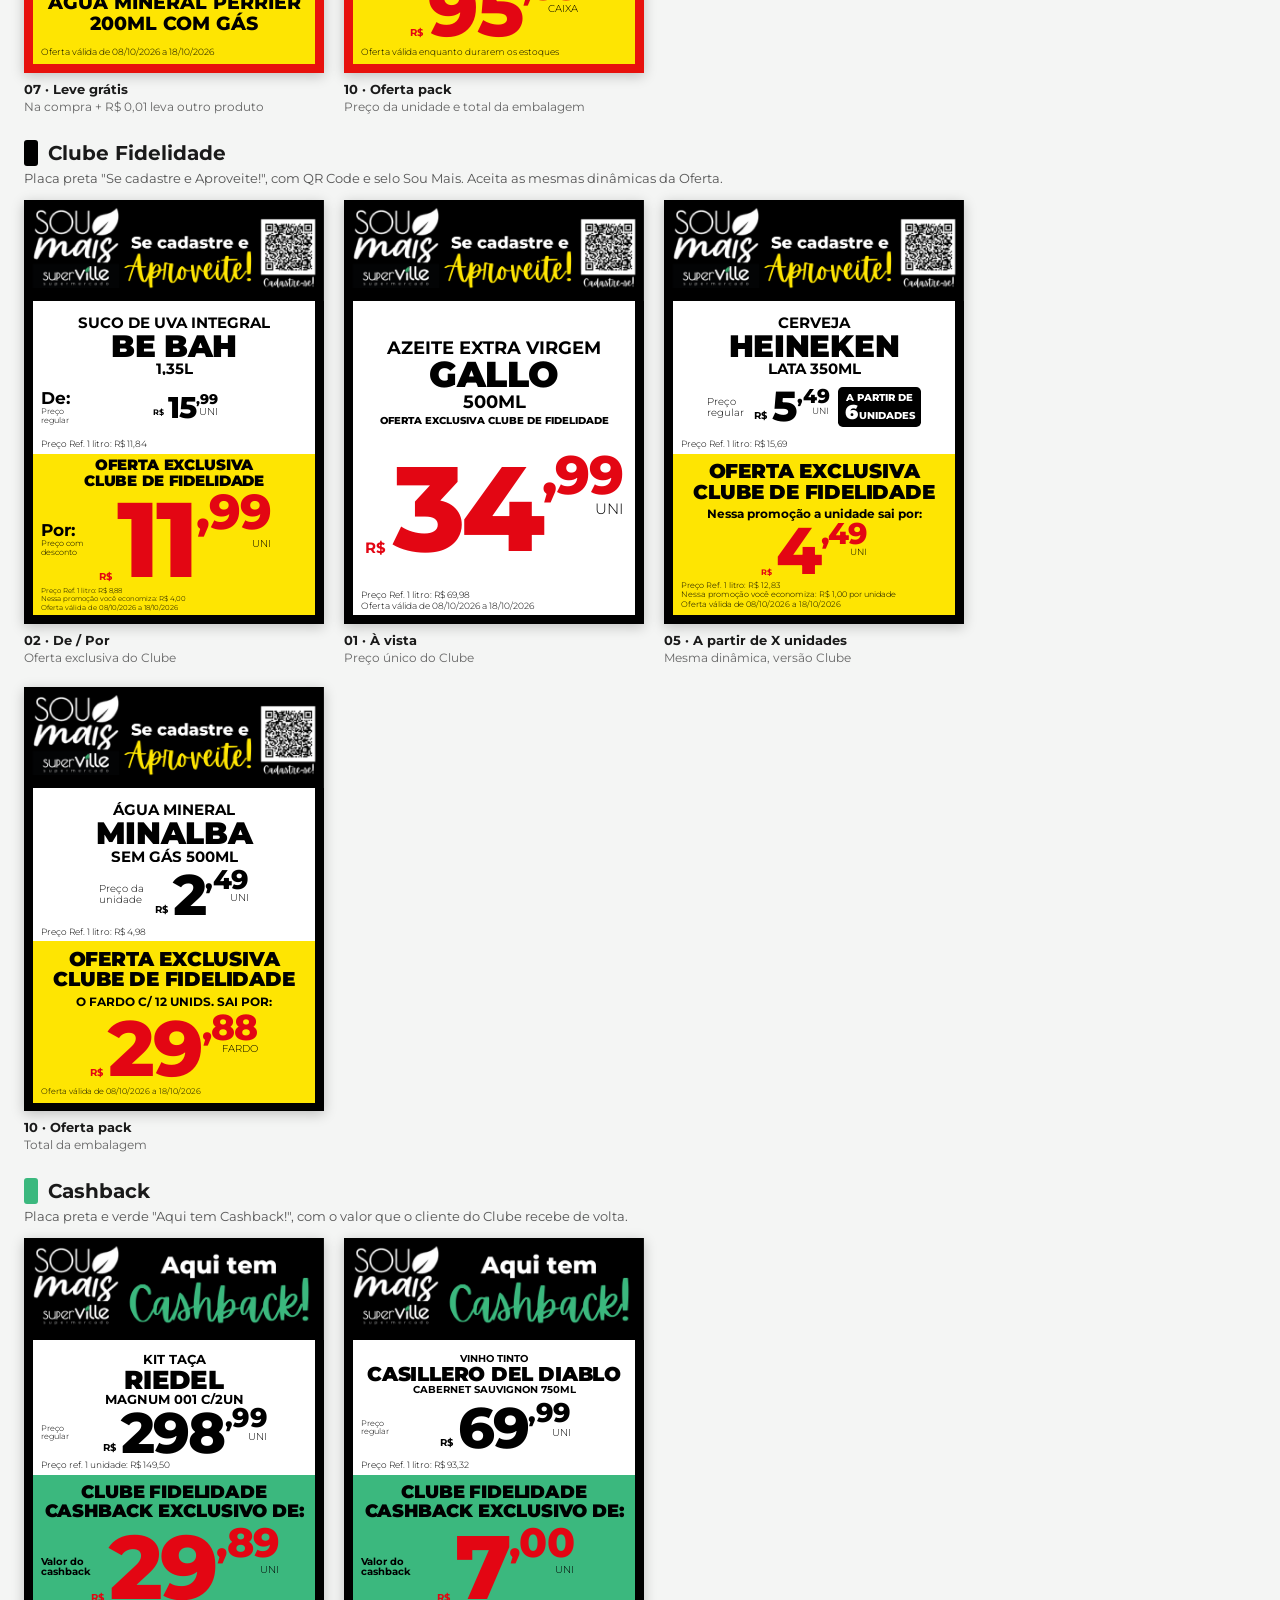
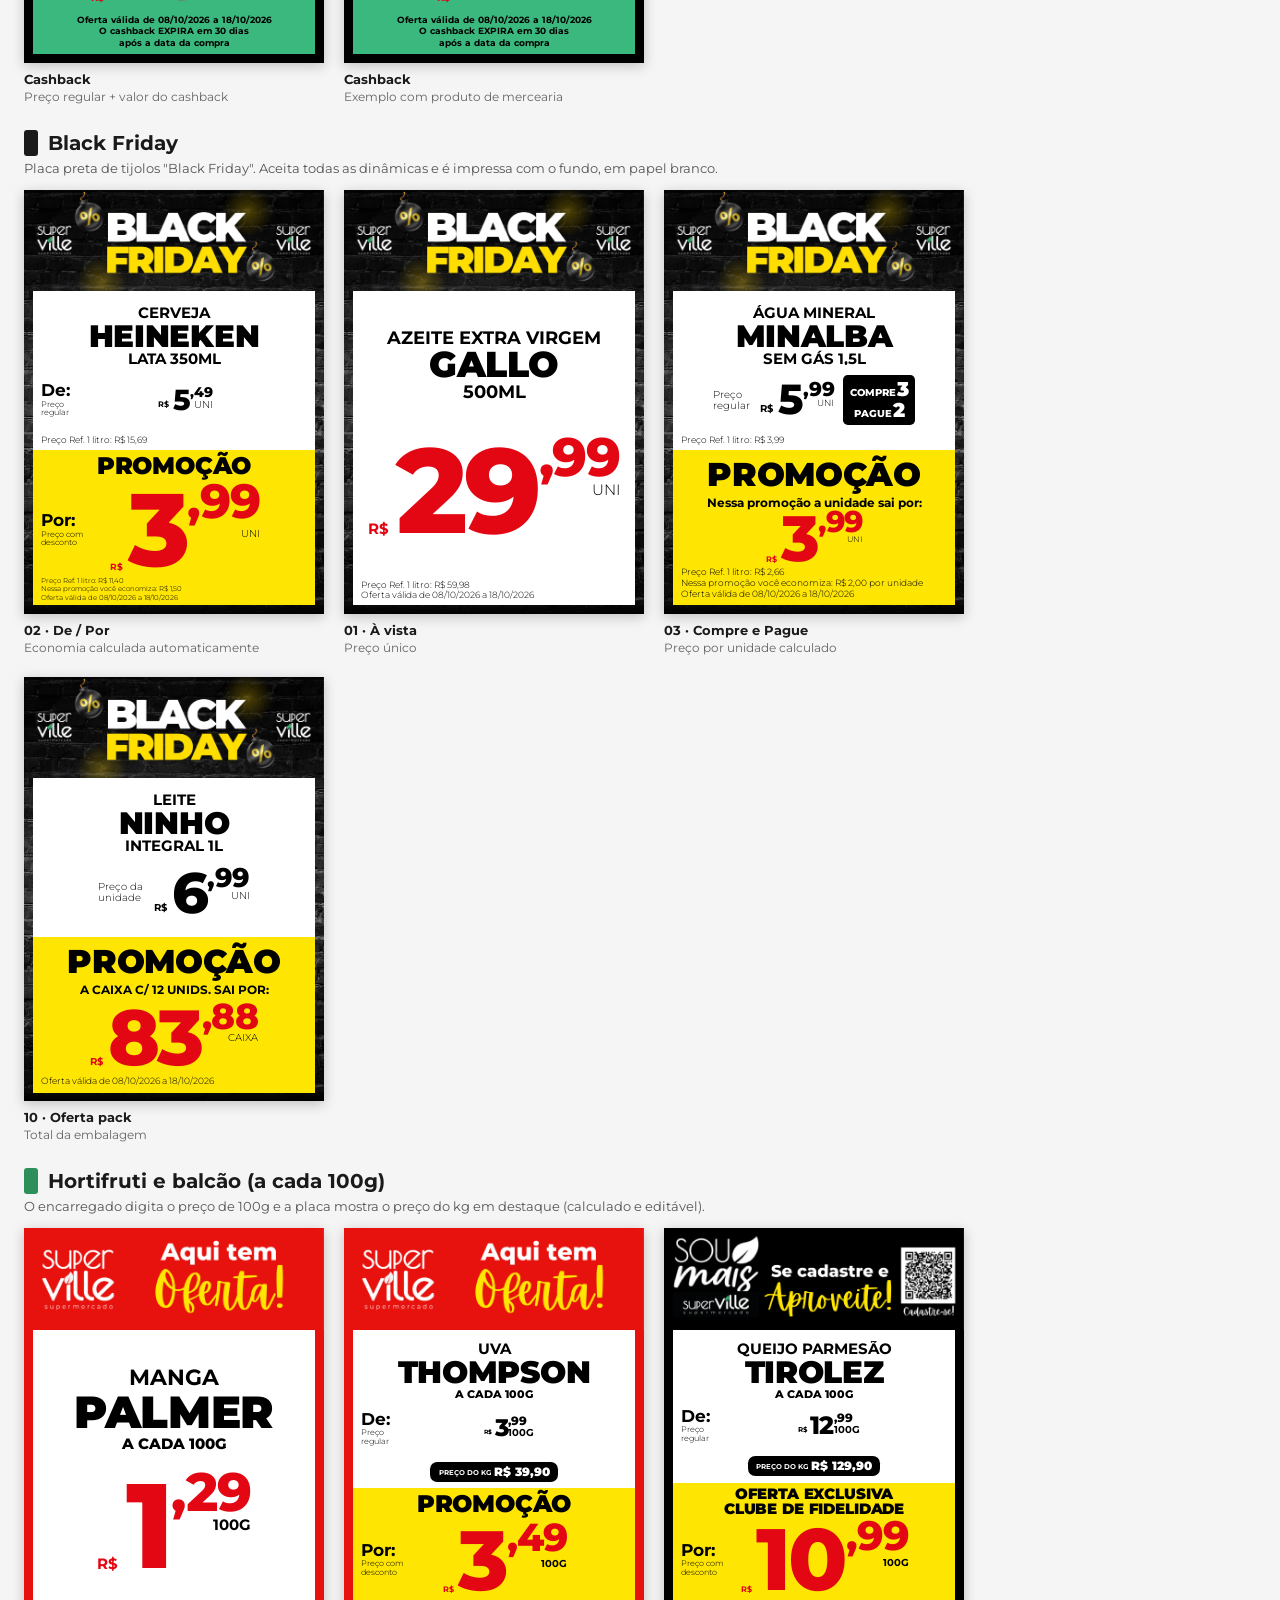
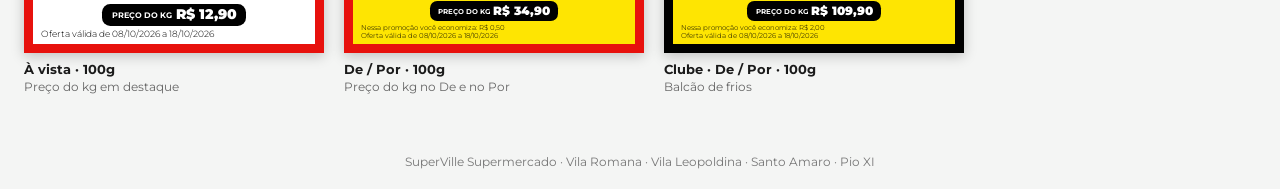
==== commit 331824b6: "Novo modelo Black Friday (impresso com fundo): arte de tijolos, aceita todas as dinâmicas Co-Authore" ====
--- a/exemplos.html
+++ b/exemplos.html
@@ -79,6 +79,12 @@
     ['Cashback', 'Preço regular + valor do cashback', { modelo: 'cashback', linhas: ['KIT TAÇA', 'RIEDEL', 'MAGNUM 001 C/2UN'], conteudo: 'C/2UN', unidade: 'UNIDADE', de: 298.99, cashback: 29.89, ...V }],
     ['Cashback', 'Exemplo com produto de mercearia', { modelo: 'cashback', linhas: ['VINHO TINTO', 'CASILLERO DEL DIABLO', 'CABERNET SAUVIGNON 750ML'], conteudo: '750ML', unidade: 'UNIDADE', de: 69.99, cashback: 7.00, ...V }],
   ]},
+  { t: 'Black Friday', cor: '#1A1A1A', sub: 'Placa preta de tijolos "Black Friday". Aceita todas as dinâmicas e é impressa com o fundo, em papel branco.', itens: [
+    ['02 · De / Por', 'Economia calculada automaticamente', { modelo: 'blackfriday', mecanica: '02', linhas: ['CERVEJA', 'HEINEKEN', 'LATA 350ML'], conteudo: '350ML', unidade: 'UNIDADE', de: 5.49, por: 3.99, ...V }],
+    ['01 · À vista', 'Preço único', { modelo: 'blackfriday', mecanica: '01', linhas: ['AZEITE EXTRA VIRGEM', 'GALLO', '500ML'], conteudo: '500ML', unidade: 'UNIDADE', de: 29.99, ...V }],
+    ['03 · Compre e Pague', 'Preço por unidade calculado', { modelo: 'blackfriday', mecanica: '03', linhas: ['ÁGUA MINERAL', 'MINALBA', 'SEM GÁS 1,5L'], conteudo: '1,5L', unidade: 'UNIDADE', de: 5.99, qtd: 3, pague: 2, ...V }],
+    ['10 · Oferta pack', 'Total da embalagem', { modelo: 'blackfriday', mecanica: '10', linhas: ['LEITE', 'NINHO', 'INTEGRAL 1L'], conteudo: '1L', unidade: 'UNIDADE', de: 6.99, qtd: 12, embalagem: 'A CAIXA', ...V }],
+  ]},
   { t: 'Hortifruti e balcão (a cada 100g)', cor: '#2E8F5B', sub: 'O encarregado digita o preço de 100g e a placa mostra o preço do kg em destaque (calculado e editável).', itens: [
     ['À vista · 100g', 'Preço do kg em destaque', { modelo: 'oferta', mecanica: '01', linhas: ['MANGA', 'PALMER', ''], unidade: '100G', de: 1.29, ...V }],
     ['De / Por · 100g', 'Preço do kg no De e no Por', { modelo: 'oferta', mecanica: '02', linhas: ['UVA', 'THOMPSON', ''], unidade: '100G', de: 3.99, por: 3.49, ...V }],
--- a/css/placa.css
+++ b/css/placa.css
@@ -18,6 +18,9 @@
 .placa *, .placa *::before, .placa *::after { box-sizing: border-box; }
 .m-oferta   { --frame: #E7110D; --box: #FEE502; }
 .m-clube    { --frame: #000000; --box: #FEE502; }
+.m-blackfriday { --frame: #1A1A1A; --box: #FEE502; }
+/* Black Friday: fundo de tijolos (imagem) atrás de tudo */
+.placa .bg { position: absolute; inset: 0; width: 100%; height: 100%; object-fit: cover; display: block; }
 .m-cashback { --frame: #000000; --box: #3BB87E; }
 
 .placa .hdr { position: absolute; top: 0; left: 0; width: 100%; height: 33.77em; display: block; }
@@ -30,7 +33,7 @@
 }
 .placa .cx-branca { background: #fff; flex: 0 0 52.9em; padding: 2.2em 2.6em 1.4em; }
 /* tamanho FIXO das caixas, igual às artes do Canva (não muda com a dinâmica — a placa da gráfica é sempre igual) */
-.m-oferta .cx-branca   { flex-basis: 52.9em; }
+.m-oferta .cx-branca, .m-blackfriday .cx-branca { flex-basis: 52.9em; }
 .m-clube .cx-branca    { flex-basis: 51em; }
 .m-cashback .cx-branca { flex-basis: 45.1em; }
 .placa .cx-cor    { background: var(--box); flex: 1 1 0; min-height: 0; padding: 2.4em 2.6em 2em; }
@@ -52,7 +55,7 @@
 .l-cb .desc { max-height: 17em; }
 .placa .desc .fit, .placa .brinde .fit { overflow: hidden; }
 .placa .desc .ln { white-space: nowrap; }
-.placa .desc .ln.marca { font-size: 1.55em; font-weight: 900; line-height: 1.02; letter-spacing: -.01em; }
+.placa .desc .ln.marca { font-size: 2.05em; font-weight: 900; line-height: .98; letter-spacing: -.01em; }
 .placa .desc .ln.cada { font-size: .7em; font-weight: 800; margin-top: .15em; }
 
 /* linha de preço */
@@ -82,7 +85,8 @@
 .placa .preco { display: flex; align-items: flex-end; line-height: 1; }
 .placa .preco .rs  { font-weight: 700; font-size: 3.3em; margin: 0 .5em .5em 0; }
 .placa .preco .int { font-weight: 800; font-size: 19em; letter-spacing: -.035em; line-height: .9; }
-.placa .preco .dir { display: flex; flex-direction: column; align-self: stretch; justify-content: space-between; margin-left: .25em; }
+.placa .preco .dir { display: flex; flex-direction: column; align-self: stretch; justify-content: flex-start; margin-left: .25em; }
+/* unidade logo abaixo dos centavos (junto do preço) */
 .placa .preco .cent { font-weight: 800; font-size: 9em; line-height: .78; letter-spacing: -.02em; }
 .placa .preco .un  { font-weight: 300; font-size: 3.4em; text-align: right; line-height: 1; padding-top: .3em; }
 .placa .preco .un.b { font-weight: 700; }
@@ -129,13 +133,12 @@
 .placa .rodape.ref { margin-top: auto; }
 .placa .rodape.centro { text-align: center; }
 .placa .rodape.bold { font-weight: 700; }
-.m-clube .cx-cor .rodape { max-width: 74%; }
 
 .placa .mini { position: absolute; right: 2.2em; bottom: 2em; width: 20em; }
 
 /* modos de impressão */
 .placa.modo-semfundo { background: transparent; }
-.placa.modo-semfundo .hdr, .placa.modo-semfundo .mini { visibility: hidden; }
+.placa.modo-semfundo .hdr, .placa.modo-semfundo .mini, .placa.modo-semfundo .bg { visibility: hidden; }
 .placa.modo-semfundo .cx-branca, .placa.modo-semfundo .cx-cor { background: transparent; }
 .placa.modo-branco .conteudo, .placa.modo-branco .selo { visibility: hidden; }
 
@@ -171,3 +174,19 @@
 /* De/Por: menos respiro na caixa colorida para o preço Por crescer */
 .l-depor .cx-cor { padding-top: 1em; padding-bottom: 1.1em; }
 .l-depor .cx-cor .titulo { margin-bottom: .2em; }
+
+/* selo redondo "Economize" (teste) — vermelho, Montserrat */
+.placa .bolinha {
+  position: absolute; right: 1.3em; bottom: 1.3em; width: 15.5em; height: 15.5em; border-radius: 50%;
+  background: #E30613; color: #FEE502; line-height: 1; z-index: 2; /* letras amarelas: é como fica impresso sobre a caixa amarela */
+  display: flex; flex-direction: column; align-items: center; justify-content: center; text-align: center;
+}
+.placa .bolinha .ec { font-size: 1.9em; font-weight: 800; letter-spacing: 0; margin-bottom: .2em; }
+.placa .bolinha .vl { font-size: 6.2em; font-weight: 900; letter-spacing: -.03em; display: flex; align-items: flex-start; }
+.placa .bolinha .vl small { font-size: .34em; font-weight: 700; margin: .3em .15em 0 0; letter-spacing: 0; }
+.placa .bolinha .vl i { font-style: normal; font-size: .6em; margin-top: .05em; }
+.placa.modo-semfundo .bolinha { background: #E30613; color: #fff; } /* impressão: vermelha cheia, letras na cor do papel */
+/* bolinha no canto inferior direito: o rodapé termina antes dela */
+.placa.com-bolinha .cx-cor .rodape { max-width: 74%; }
+/* abre espaço à direita do preço Por para a bolinha */
+.placa.com-bolinha.l-depor .cx-cor .linha { padding-right: 12em; }
